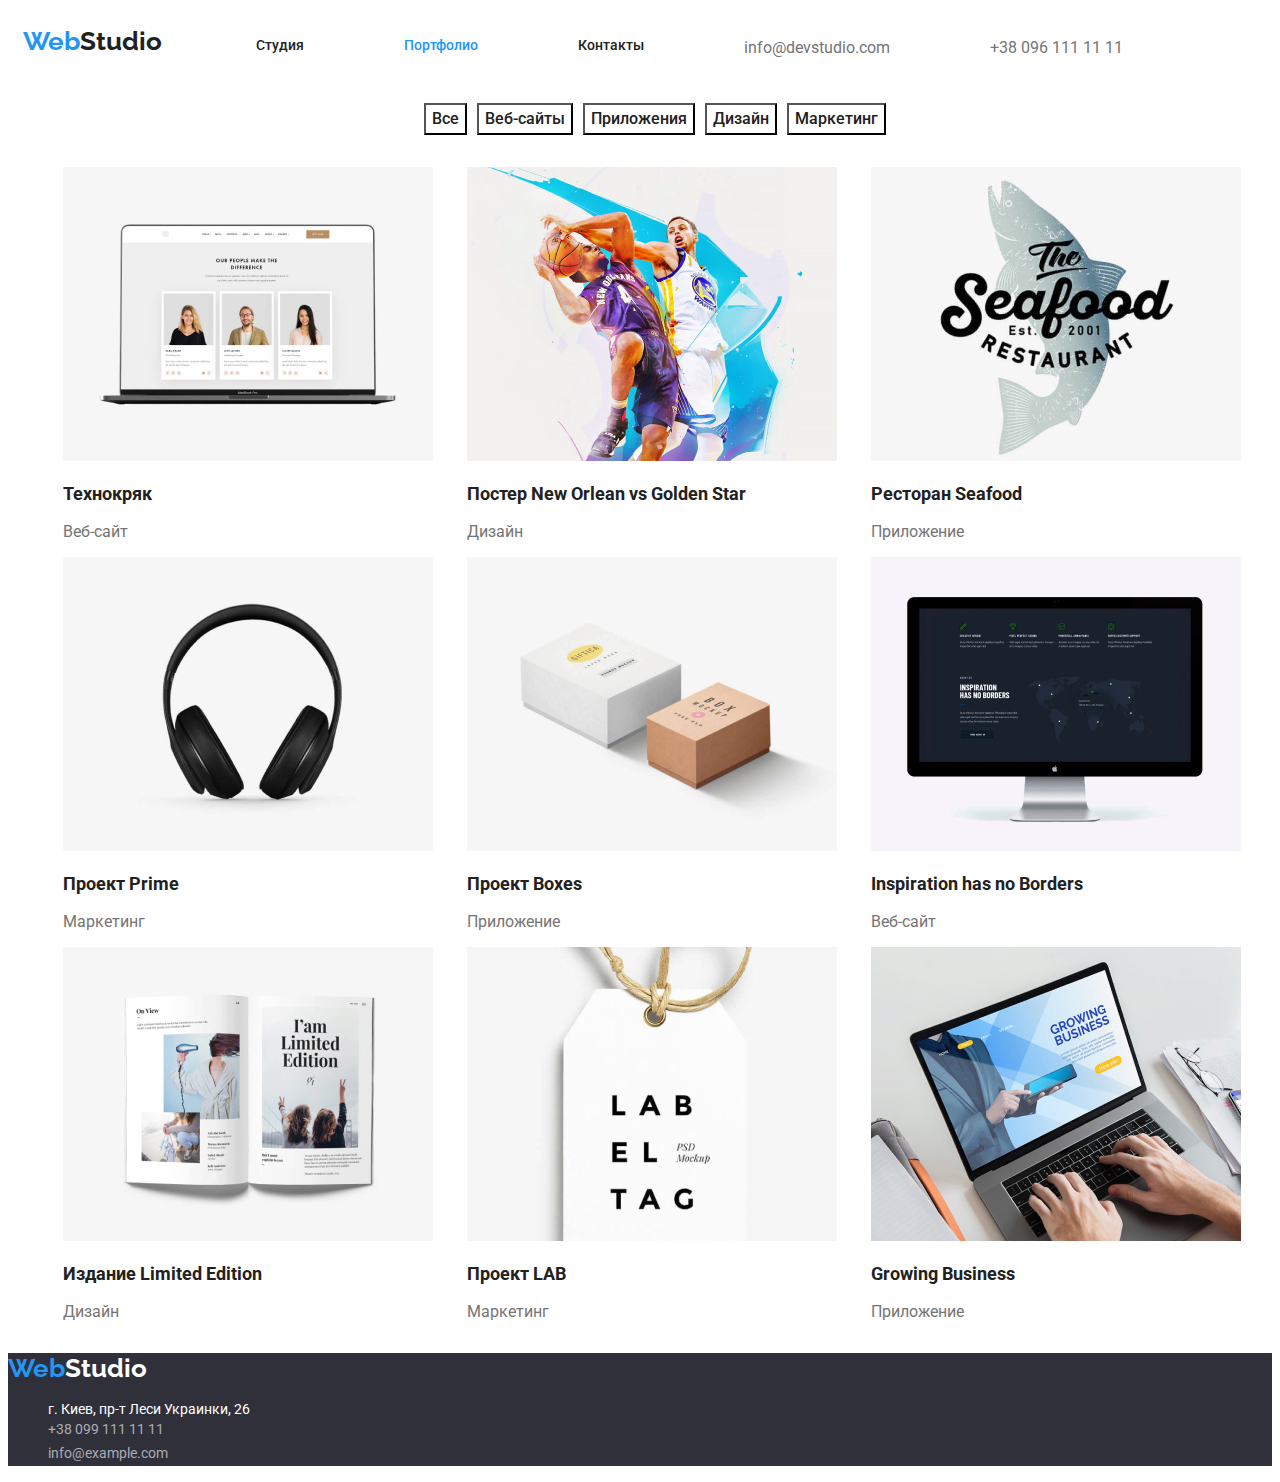
==== portfolio.html @ 29bc0271 "HW3" ====
<!DOCTYPE html>
<html lang="en">

<head>
    <meta charset="UTF-8">
    <meta http-equiv="X-UA-Compatible" content="IE=edge">
    <meta name="viewport" content="width=device-width, initial-scale=1.0">
    <title>Portfolio</title>
    <link rel="preconnect" href="https://fonts.gstatic.com">
    <link href="https://fonts.googleapis.com/css2?family=Raleway:wght@700&family=Roboto:wght@400;500;700;900&display=swap" rel="stylesheet">
    <link rel="stylesheet" href="./css/style.css">
</head>

<body>
    <header class="header-page header">
        <div class="container">
            <nav>
                <a class="header-title" href="./index.html"><span class="header-title-color">Web</span><span class="header-title-color-b">Studio</span></a>
                <ul class="menu header-list">
                    <li class="header-link"><a class="header-link-style " href="./index.html">Студия</a></li>
                    <li class="header-link"><a class="header-link-style current" href="./portfolio.html">Портфолио</a></li>
                    <li class="header-link"><a class="header-link-style " href="#">Контакты</a></li>
                </ul>
            </nav>
            <a class="header-link-style-contacts" href="mailto:info@devstudio.com"> info@devstudio.com</a>
            <a class="header-link-style-contacts" href="telto:+380961111111"> +38 096 111 11 11</a>
        </div>
    </header>
    <div>
        <div class="filters">
            <ul class="filters-list">
                <li> <button class="filters-btn">Все</button></li>
                <li><button class="filters-btn">Веб-сайты</button></li>
                <li><button class="filters-btn">Приложения</button></li>
                <li><button class="filters-btn">Дизайн</button></li>
                <li><button class="filters-btn">Маркетинг</button></li>
            </ul>
            </nav>
        </div>
        <section>
            <div class="container">
                <ul class="list-container">
                    <li class="list-offers"><img src="./image/portfolio/img1.jpg" width="370" height="294" alt="Картинка 1">
                        <h3 class="section-title-portf">Технокряк</h3>
                        <p class="section-title-par">Веб-сайт</p>
                    </li>
                    <li class="list-offers"><img src="./image/portfolio/img2.jpg" width="370" height="294" alt="Картинка 1">
                        <h3 class="section-title-portf">Постер New Orlean vs Golden Star</h3>
                        <p class="section-title-par">Дизайн</p>
                    </li>

                    <li class="list-offers"><img src="./image/portfolio/img3.jpg" width="370" height="294" alt="Картинка 1">
                        <h3 class="section-title-portf">Ресторан Seafood</h3>
                        <p class="section-title-par">Приложение</p>
                    </li>

                    <li class="list-offers"><img src="./image/portfolio/img4.jpg" width="370" height="294" alt="Картинка 1">
                        <h3 class="section-title-portf">Проект Prime</h3>
                        <p class="section-title-par">Маркетинг</p>
                    </li>

                    <li class="list-offers"><img src="./image/portfolio/img5.jpg" width="370" height="294" alt="Картинка 1">
                        <h3 class="section-title-portf">Проект Boxes</h3>
                        <p class="section-title-par">Приложение</p>
                    </li>

                    <li class="list-offers"><img src="./image/portfolio/img6.jpg" width="370" height="294" alt="Картинка 1">
                        <h3 class="section-title-portf">Inspiration has no Borders</h3>
                        <p class="section-title-par">Веб-сайт</p>
                    </li>

                    <li class="list-offers"><img src="./image/portfolio/img7.jpg" width="370" height="294" alt="Картинка 1">
                        <h3 class="section-title-portf">Издание Limited Edition</h3>
                        <p class="section-title-par">Дизайн</p>
                    </li>

                    <li class="list-offers"><img src="./image/portfolio/img8.jpg" width="370" height="294" alt="Картинка 1">
                        <h3 class="section-title-portf">Проект LAB</h3>
                        <p class="section-title-par">Маркетинг</p>
                    </li>


                    <li class="list-offers"><img src="./image/portfolio/img9.jpg" width="370" height="294" alt="Картинка 1">
                        <h3 class="section-title-portf">Growing Business</h3>
                        <p class="section-title-par">Приложение</p>
                    </li>
                </ul>
            </div>
        </section>
    </div>
    <footer class="footer">
        <address class="footer-adress">
            <a class="header-title" href="./index.html"><span class="header-title-color">Web</span><span class="footer-title-color-w">Studio</span></a>
            <ul>
                <li><a  class="footer-li-map" href="https://goo.gl/maps/kzve8S5sdwJXSWWp6" target="_blank" rel="noopener noreferrer">г. Киев, пр-т Леси Украинки, 26</a></li>
                <li><a  class="footer-li"href="telto:+380961111111">+38 099 111 11 11</a></li>
                <li><a class="footer-li" href="mailto:info@devstudio.com">info@example.com</a></li>
            </ul>
        </address>
        <footer>
</body>

</html>
---- css/style.css ----
:root {
    --font-family-Rob: Roboto;
    --font-family-Ral: Raleway;
    --font-weight-regular: 400;
    --font-weight-medium: 500;
    --font-weight-bold: 700;
    --font-weight-black: 900;
    --color-sea: #2196F3;
    --color-white: #fff;
    --color-black: #212121;
}

html {
    box-sizing: border-box;
}

*,
*::before,
*::after {
    box-sizing: inherit;
}

body {
    font-family: Roboto;
    color: #212121;
}

.container {
    width: 1600px;
    margin-left: auto;
    margin-right: auto;
    padding-left: 15px;
    padding-right: 15px;
    display: inline-block;
}

li {
    list-style: none;
}

h1 {
    padding-top: 0;
    padding-bottom: 0;
}

.header-page .container {
    display: flex;
}

.header {
    background-color: var(--color-white);
}

.header-title {
    font-family: var(--font-family-Ral);
    font-weight: var(--font-weight-bold);
    font-size: 26px;
    text-decoration: none;
    margin-right: 90px;
}

.header-title-color {
    color: var(--color-sea);
}

.header-title-color-b {
    color: var(--color-black);
}

.menu {
    display: inline-flex;
}

.header-list {
    margin: 0;
    padding-left: 0;
}

.header-list .header-link-style.current {
    color: var(--color-sea);
}

.header-link:not(:last-child) {
    margin-right: 50px;
}

.header-link-style {
    font-family: var(--font-family-Rob);
    font-weight: var(--font-weight-medium);
    text-decoration: none;
    font-size: 14px;
    line-height: 1.14;
    color: var(--color-black);
    padding-right: 50px;
    display: flex;
    padding-top: 30px;
    padding-bottom: 30px;
    padding-right: 50px;
}

.header-link-style:hover,
.header-link-style:active {
    color: var(--color-sea);
}

.header-link-style-contacts {
    color: #757575;
    text-decoration: none;
    padding-right: 50px;
    justify-content: flex-end;
    padding-top: 30px;
    padding-bottom: 30px;
    padding-left: 50px;
}

.header-link-style-contacts:hover,
.header-link-style-contacts:active {
    color: var(--color-sea);
}

.section-about {
    display: inherit;
}

.section-list {
    display: inline-flex;
    margin-right: 30px;
}

.notions {
    display: inline-flex;
    margin-left: 215px;
    margin-right: auto;
    padding: 0;
}

.notions-list {
    width: 270px;
    margin-right: 30px;
}

.main-section {
    padding-top: 200px;
    padding-bottom: 280px;
    background-color: #2F303A;
}

.main-title {
    font-family: var(--font-family-Rob);
    font-weight: var(--font-weight-black);
    color: var(--color-white);
    font-size: 44px;
    line-height: 1.36;
    text-align: center;
    margin-top: 0;
    margin-bottom: 30px;
}

.main-title-button {
    background-color: var(--color-sea);
    color: var(--color-white);
    font-family: var(--font-family-Rob);
    font-weight: var(--font-weight-bold);
    font-size: 16px;
    line-height: 1.87;
    cursor: pointer;
    margin-right: auto;
    margin-left: auto;
    display: flex;
    padding: 10px 32px 10px 32px;
}

.second-section {
    margin-top: 95px;
    margin-bottom: 95px;
}

.ul-title-bold {
    font-family: var(--font-family-Rob);
    font-weight: var(--font-weight-bold);
    font-size: 14px;
    line-height: 1.14;
}

.ul-title-par {
    font-family: var(--font-family-Rob);
    font-weight: var(--font-weight-regular);
    color: #757575;
    font-size: 14px;
    line-height: 1.71;
}

.about-us {
    background-color: #F5F4FA;
    display: flex;
    margin-left: auto;
    margin-right: auto;
}

.section-title {
    font-family: var(--font-family-Rob);
    font-weight: var(--font-weight-bold);
    font-size: 36px;
    line-height: 1.16;
    text-align: center;
}

.section-list {
    align-items: center;
    text-align: center;
}

.card-set {
    display: flex;
    align-items: center;
    margin-right: auto;
    margin-left: auto;
}

.item {
    margin-left: 30px;
    margin-top: 50px;
}

.section-list-work {
    text-align: center;
}

.section-title-portf {
    font-family: var(--font-family-Rob);
    font-weight: var(--font-weight-bold);
    font-size: 18px;
}

.section-title-par {
    font-family: var(--font-family-Rob);
    font-weight: var(--font-weight-regular);
    font-size: 16px;
    color: #757575;
}

.team-name {
    font-family: var(--font-family-Rob);
    font-weight: var(--font-weight-medium);
    font-size: 16px;
    line-height: 1.18;
    color: #212121;
}

.team-special {
    font-family: var(--font-family-Rob);
    font-weight: var(--font-weight-regular);
    font-size: 16px;
    line-height: 1.18;
    color: #757575;
}

.footer {
    background-color: #2F303A;
}

.footer-adress {
    font-style: normal;
}

.footer-title {
    font-family: var(--font-family-Ral);
    font-weight: var(--font-weight-bold);
    font-size: 26px;
    text-decoration: none;
    margin-right: 90px;
    margin-top: 60px;
    margin-bottom: 20px;
}

.footer-title-color {
    color: var(--color-sea);
}

.footer-title-color-w {
    color: var(--color-white);
}

.footer-li-map {
    font-family: var(--font-family-Rob);
    font-weight: var(--font-weight-regular);
    font-size: 14px;
    color: var(--color-white);
    text-decoration: none;
}

.footer-li {
    font-family: var(--font-family-Rob);
    font-weight: var(--font-weight-regular);
    color: #ACACB0;
    font-size: 14px;
    line-height: 1.71;
    text-decoration: none;
}

.footer-li:hover {
    color: var(--color-sea);
}

.footer-li-map:hover {
    color: var(--color-sea)
}

.filters {
    display: flex;
    align-items: center;
    justify-content: center;
}

.filters-list {
    display: inline-flex;
}

.list-container {
    justify-content: space-between;
}

.filters-btn {
    font-family: var(--font-family-Rob);
    font-weight: var(--font-weight-medium);
    font-size: 16px;
    line-height: 1.62;
    background: var(--color-white);
    color: var(--color-black);
    cursor: pointer;
    display: inline-flex;
    margin-right: 10px;
}

.filters-btn:hover {
    background: var(--color-sea);
    color: var(--color-white);
}

.list-offers {
    display: inline-block;
    margin-right: 30px;
}
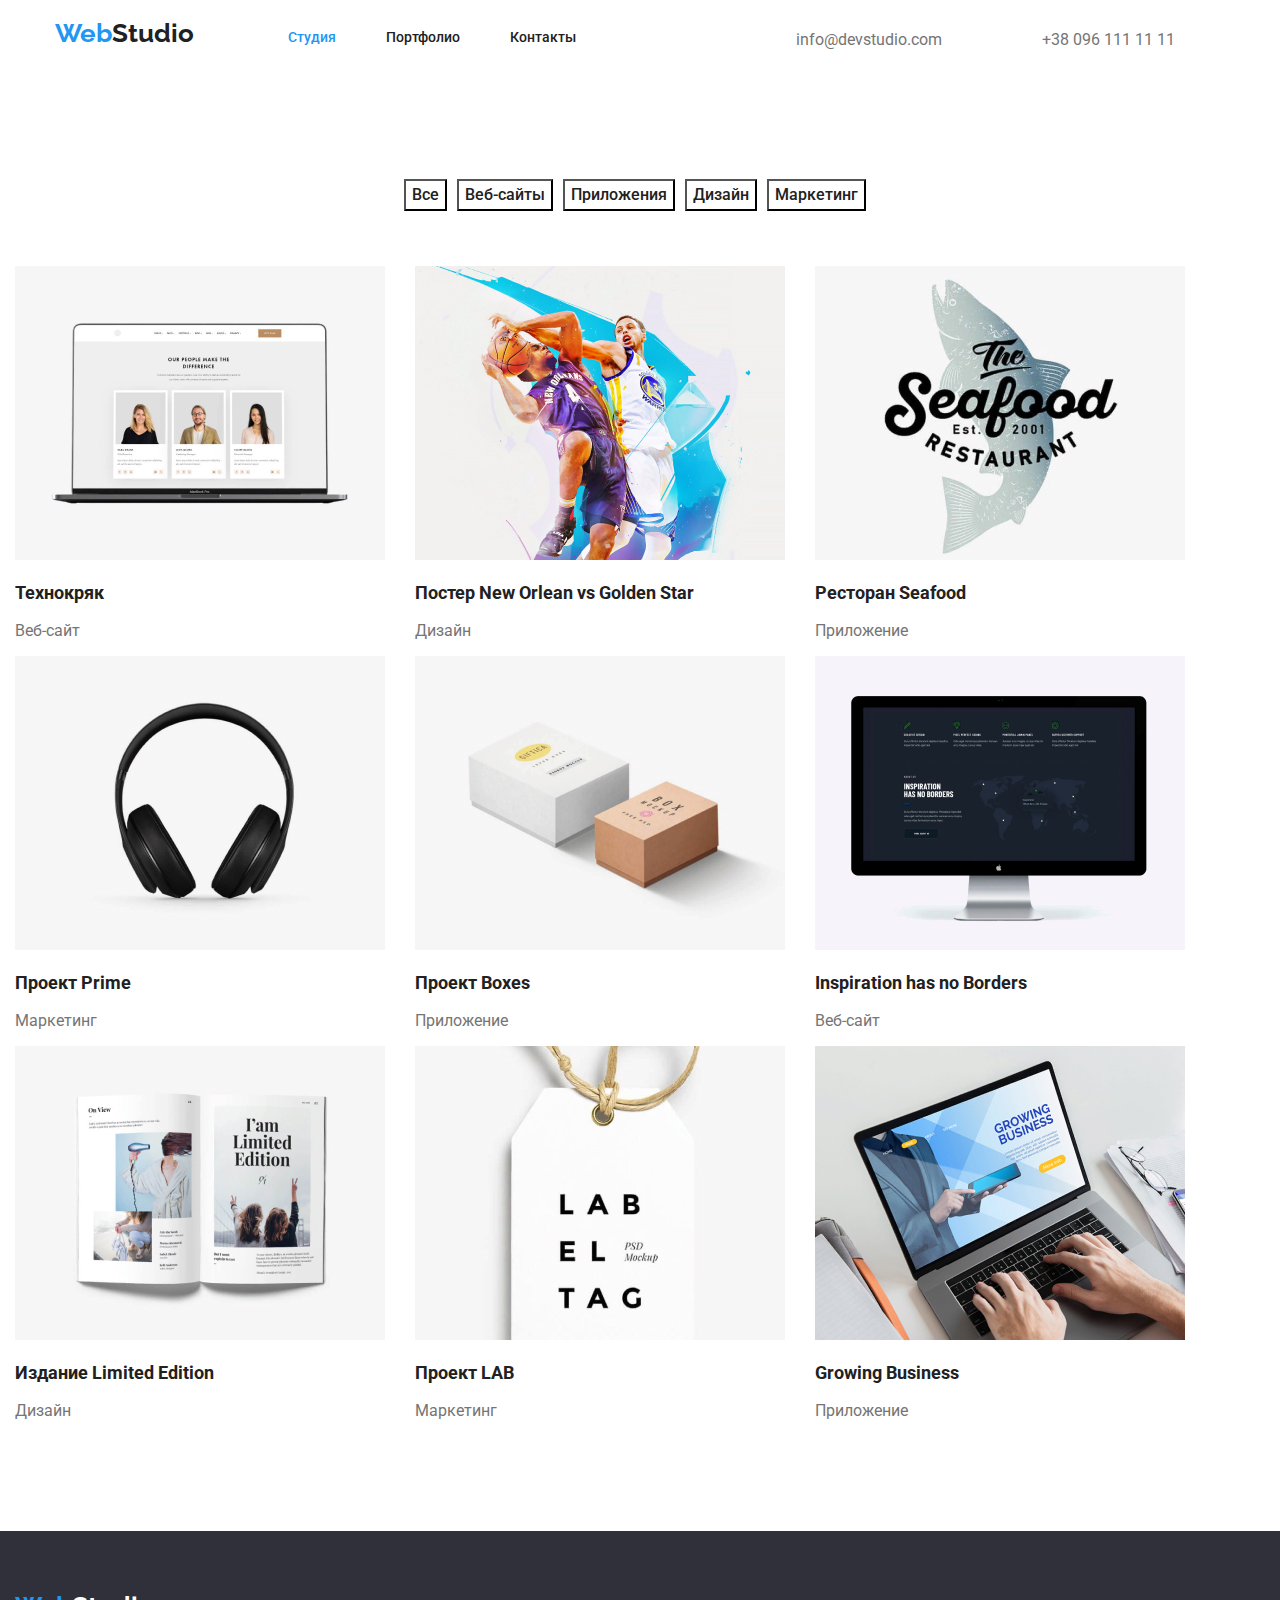
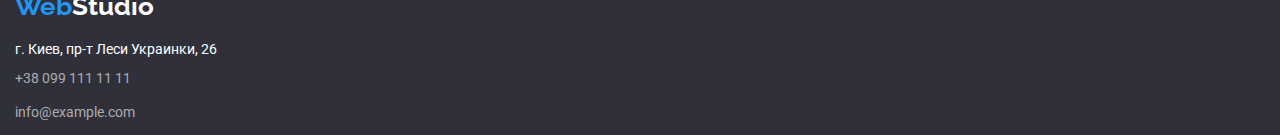
==== commit 1d915349: "HW3" ====
--- a/portfolio.html
+++ b/portfolio.html
@@ -17,13 +17,15 @@
             <nav>
                 <a class="header-title" href="./index.html"><span class="header-title-color">Web</span><span class="header-title-color-b">Studio</span></a>
                 <ul class="menu header-list">
-                    <li class="header-link"><a class="header-link-style " href="./index.html">Студия</a></li>
-                    <li class="header-link"><a class="header-link-style current" href="./portfolio.html">Портфолио</a></li>
+                    <li class="header-link"><a class="header-link-style current" href="./index.html">Студия</a></li>
+                    <li class="header-link"><a class="header-link-style " href="./portfolio.html">Портфолио</a></li>
                     <li class="header-link"><a class="header-link-style " href="#">Контакты</a></li>
                 </ul>
             </nav>
-            <a class="header-link-style-contacts" href="mailto:info@devstudio.com"> info@devstudio.com</a>
-            <a class="header-link-style-contacts" href="telto:+380961111111"> +38 096 111 11 11</a>
+            <ul class="header-link-contacts">
+                <li> <a class="header-link-style-contacts" href="mailto:info@devstudio.com"> info@devstudio.com</a></li>
+                <li> <a class="header-link-style-contacts" href="telto:+380961111111"> +38 096 111 11 11</a></li>
+            </ul>
         </div>
     </header>
     <div>
@@ -37,7 +39,7 @@
             </ul>
             </nav>
         </div>
-        <section>
+        <section class="list-offers-section">
             <div class="container">
                 <ul class="list-container">
                     <li class="list-offers"><img src="./image/portfolio/img1.jpg" width="370" height="294" alt="Картинка 1">
@@ -89,14 +91,16 @@
         </section>
     </div>
     <footer class="footer">
-        <address class="footer-adress">
-            <a class="header-title" href="./index.html"><span class="header-title-color">Web</span><span class="footer-title-color-w">Studio</span></a>
-            <ul>
-                <li><a  class="footer-li-map" href="https://goo.gl/maps/kzve8S5sdwJXSWWp6" target="_blank" rel="noopener noreferrer">г. Киев, пр-т Леси Украинки, 26</a></li>
-                <li><a  class="footer-li"href="telto:+380961111111">+38 099 111 11 11</a></li>
-                <li><a class="footer-li" href="mailto:info@devstudio.com">info@example.com</a></li>
-            </ul>
-        </address>
+        <div class="container">
+            <address class="footer-adress">
+                    <a class="footer-title" href="./index.html"><span class="footer-title-color">Web</span><span class="footer-title-color-w">Studio</span></a>
+                    <ul>
+                        <li><a  class="footer-li-map" href="https://goo.gl/maps/kzve8S5sdwJXSWWp6" target="_blank" rel="noopener noreferrer">г. Киев, пр-т Леси Украинки, 26</a></li>
+                        <li><a  class="footer-li"href="telto:+380961111111">+38 099 111 11 11</a></li>
+                        <li><a  class="footer-li" href="mailto:info@devstudio.com">info@example.com</a></li>
+                    </ul>
+                </address>
+        </div>
         <footer>
 </body>
 
--- a/css/style.css
+++ b/css/style.css
@@ -1,343 +1,376 @@
-:root {
-    --font-family-Rob: Roboto;
-    --font-family-Ral: Raleway;
-    --font-weight-regular: 400;
-    --font-weight-medium: 500;
-    --font-weight-bold: 700;
-    --font-weight-black: 900;
-    --color-sea: #2196F3;
-    --color-white: #fff;
-    --color-black: #212121;
-}
-
-html {
-    box-sizing: border-box;
-}
-
-*,
-*::before,
-*::after {
-    box-sizing: inherit;
-}
-
-body {
-    font-family: Roboto;
-    color: #212121;
-}
-
-.container {
-    width: 1600px;
-    margin-left: auto;
-    margin-right: auto;
-    padding-left: 15px;
-    padding-right: 15px;
-    display: inline-block;
-}
-
-li {
-    list-style: none;
-}
-
-h1 {
-    padding-top: 0;
-    padding-bottom: 0;
-}
-
-.header-page .container {
-    display: flex;
-}
-
-.header {
-    background-color: var(--color-white);
-}
-
-.header-title {
-    font-family: var(--font-family-Ral);
-    font-weight: var(--font-weight-bold);
-    font-size: 26px;
-    text-decoration: none;
-    margin-right: 90px;
-}
-
-.header-title-color {
-    color: var(--color-sea);
-}
-
-.header-title-color-b {
-    color: var(--color-black);
-}
-
-.menu {
-    display: inline-flex;
-}
-
-.header-list {
-    margin: 0;
-    padding-left: 0;
-}
-
-.header-list .header-link-style.current {
-    color: var(--color-sea);
-}
-
-.header-link:not(:last-child) {
-    margin-right: 50px;
-}
-
-.header-link-style {
-    font-family: var(--font-family-Rob);
-    font-weight: var(--font-weight-medium);
-    text-decoration: none;
-    font-size: 14px;
-    line-height: 1.14;
-    color: var(--color-black);
-    padding-right: 50px;
-    display: flex;
-    padding-top: 30px;
-    padding-bottom: 30px;
-    padding-right: 50px;
-}
-
-.header-link-style:hover,
-.header-link-style:active {
-    color: var(--color-sea);
-}
-
-.header-link-style-contacts {
-    color: #757575;
-    text-decoration: none;
-    padding-right: 50px;
-    justify-content: flex-end;
-    padding-top: 30px;
-    padding-bottom: 30px;
-    padding-left: 50px;
-}
-
-.header-link-style-contacts:hover,
-.header-link-style-contacts:active {
-    color: var(--color-sea);
-}
-
-.section-about {
-    display: inherit;
-}
-
-.section-list {
-    display: inline-flex;
-    margin-right: 30px;
-}
-
-.notions {
-    display: inline-flex;
-    margin-left: 215px;
-    margin-right: auto;
-    padding: 0;
-}
-
-.notions-list {
-    width: 270px;
-    margin-right: 30px;
-}
-
-.main-section {
-    padding-top: 200px;
-    padding-bottom: 280px;
-    background-color: #2F303A;
-}
-
-.main-title {
-    font-family: var(--font-family-Rob);
-    font-weight: var(--font-weight-black);
-    color: var(--color-white);
-    font-size: 44px;
-    line-height: 1.36;
-    text-align: center;
-    margin-top: 0;
-    margin-bottom: 30px;
-}
-
-.main-title-button {
-    background-color: var(--color-sea);
-    color: var(--color-white);
-    font-family: var(--font-family-Rob);
-    font-weight: var(--font-weight-bold);
-    font-size: 16px;
-    line-height: 1.87;
-    cursor: pointer;
-    margin-right: auto;
-    margin-left: auto;
-    display: flex;
-    padding: 10px 32px 10px 32px;
-}
-
-.second-section {
-    margin-top: 95px;
-    margin-bottom: 95px;
-}
-
-.ul-title-bold {
-    font-family: var(--font-family-Rob);
-    font-weight: var(--font-weight-bold);
-    font-size: 14px;
-    line-height: 1.14;
-}
-
-.ul-title-par {
-    font-family: var(--font-family-Rob);
-    font-weight: var(--font-weight-regular);
-    color: #757575;
-    font-size: 14px;
-    line-height: 1.71;
-}
-
-.about-us {
-    background-color: #F5F4FA;
-    display: flex;
-    margin-left: auto;
-    margin-right: auto;
-}
-
-.section-title {
-    font-family: var(--font-family-Rob);
-    font-weight: var(--font-weight-bold);
-    font-size: 36px;
-    line-height: 1.16;
-    text-align: center;
-}
-
-.section-list {
-    align-items: center;
-    text-align: center;
-}
-
-.card-set {
-    display: flex;
-    align-items: center;
-    margin-right: auto;
-    margin-left: auto;
-}
-
-.item {
-    margin-left: 30px;
-    margin-top: 50px;
-}
-
-.section-list-work {
-    text-align: center;
-}
-
-.section-title-portf {
-    font-family: var(--font-family-Rob);
-    font-weight: var(--font-weight-bold);
-    font-size: 18px;
-}
-
-.section-title-par {
-    font-family: var(--font-family-Rob);
-    font-weight: var(--font-weight-regular);
-    font-size: 16px;
-    color: #757575;
-}
-
-.team-name {
-    font-family: var(--font-family-Rob);
-    font-weight: var(--font-weight-medium);
-    font-size: 16px;
-    line-height: 1.18;
-    color: #212121;
-}
-
-.team-special {
-    font-family: var(--font-family-Rob);
-    font-weight: var(--font-weight-regular);
-    font-size: 16px;
-    line-height: 1.18;
-    color: #757575;
-}
-
-.footer {
-    background-color: #2F303A;
-}
-
-.footer-adress {
-    font-style: normal;
-}
-
-.footer-title {
-    font-family: var(--font-family-Ral);
-    font-weight: var(--font-weight-bold);
-    font-size: 26px;
-    text-decoration: none;
-    margin-right: 90px;
-    margin-top: 60px;
-    margin-bottom: 20px;
-}
-
-.footer-title-color {
-    color: var(--color-sea);
-}
-
-.footer-title-color-w {
-    color: var(--color-white);
-}
-
-.footer-li-map {
-    font-family: var(--font-family-Rob);
-    font-weight: var(--font-weight-regular);
-    font-size: 14px;
-    color: var(--color-white);
-    text-decoration: none;
-}
-
-.footer-li {
-    font-family: var(--font-family-Rob);
-    font-weight: var(--font-weight-regular);
-    color: #ACACB0;
-    font-size: 14px;
-    line-height: 1.71;
-    text-decoration: none;
-}
-
-.footer-li:hover {
-    color: var(--color-sea);
-}
-
-.footer-li-map:hover {
-    color: var(--color-sea)
-}
-
-.filters {
-    display: flex;
-    align-items: center;
-    justify-content: center;
-}
-
-.filters-list {
-    display: inline-flex;
-}
-
-.list-container {
-    justify-content: space-between;
-}
-
-.filters-btn {
-    font-family: var(--font-family-Rob);
-    font-weight: var(--font-weight-medium);
-    font-size: 16px;
-    line-height: 1.62;
-    background: var(--color-white);
-    color: var(--color-black);
-    cursor: pointer;
-    display: inline-flex;
-    margin-right: 10px;
-}
-
-.filters-btn:hover {
-    background: var(--color-sea);
-    color: var(--color-white);
-}
-
-.list-offers {
-    display: inline-block;
-    margin-right: 30px;
-}+  :root {
+     --font-family-Rob: Roboto;
+     --font-family-Ral: Raleway;
+     --font-weight-regular: 400;
+     --font-weight-medium: 500;
+     --font-weight-bold: 700;
+     --font-weight-black: 900;
+     --color-sea: #2196F3;
+     --color-white: #fff;
+     --color-black: #212121;
+ }
+ 
+ html {
+     box-sizing: border-box;
+ }
+ 
+ *,
+ *::before,
+ *::after {
+     box-sizing: inherit;
+ }
+ 
+ body {
+     margin: 0;
+     font-family: Roboto;
+     color: #212121;
+ }
+ 
+ .container {
+     width: 1200px;
+     margin-left: auto;
+     margin-right: auto;
+     padding-left: 15px;
+     padding-right: 15px;
+     display: inline-block;
+ }
+ 
+ ul {
+     padding: 0;
+     margin: 0;
+ }
+ 
+ li {
+     list-style: none;
+ }
+ 
+ h1 {
+     padding-top: 0;
+     padding-bottom: 0;
+ }
+ 
+ .header-page .container {
+     display: flex;
+ }
+ 
+ .header {
+     background-color: var(--color-white);
+ }
+ 
+ .header-title {
+     font-family: var(--font-family-Ral);
+     font-weight: var(--font-weight-bold);
+     font-size: 26px;
+     text-decoration: none;
+     margin-right: 90px;
+ }
+ 
+ .header-title-color {
+     color: var(--color-sea);
+ }
+ 
+ .header-title-color-b {
+     color: var(--color-black);
+ }
+ 
+ .menu {
+     display: inline-flex;
+ }
+ 
+ .header-list {
+     margin: 0;
+     padding-left: 0;
+ }
+ 
+ .header-list .header-link-style.current {
+     color: var(--color-sea);
+ }
+ 
+ .header-link:not(:last-child) {
+     margin-right: 50px;
+ }
+ 
+ .header-link-style {
+     font-family: var(--font-family-Rob);
+     font-weight: var(--font-weight-medium);
+     text-decoration: none;
+     font-size: 14px;
+     line-height: 1.14;
+     color: var(--color-black);
+     display: flex;
+     padding-top: 30px;
+     padding-bottom: 30px;
+ }
+ 
+ .header-link-style:hover,
+ .header-link-style:active {
+     color: var(--color-sea);
+ }
+ 
+ .header-link-contacts {
+     margin-left: auto;
+     display: inline-flex;
+ }
+ 
+ .header-link-style-contacts {
+     color: #757575;
+     text-decoration: none;
+     padding-right: 50px;
+     padding-top: 30px;
+     padding-bottom: 30px;
+     padding-left: 50px;
+     display: inline-flex;
+ }
+ 
+ .header-link-style-contacts:hover,
+ .header-link-style-contacts:active {
+     color: var(--color-sea);
+ }
+ 
+ .section-about {
+     display: inherit;
+ }
+ 
+ .container .notions {
+     align-items: center;
+ }
+ 
+ .notions {
+     display: inline-flex;
+     margin-right: auto;
+     padding: 0;
+ }
+ 
+ .notions-list {
+     width: 270px;
+     margin-right: 30px;
+ }
+ 
+ .notions-list:last-child {
+     margin-right: 0;
+ }
+ 
+ .main-section {
+     padding-top: 200px;
+     padding-bottom: 200px;
+     background-color: #2F303A;
+ }
+ 
+ .main-title {
+     font-family: var(--font-family-Rob);
+     font-weight: var(--font-weight-black);
+     color: var(--color-white);
+     font-size: 44px;
+     line-height: 1.36;
+     text-align: center;
+     margin-top: 0;
+     margin-bottom: 30px;
+ }
+ 
+ .main-title-button {
+     background-color: var(--color-sea);
+     color: var(--color-white);
+     font-family: var(--font-family-Rob);
+     font-weight: var(--font-weight-bold);
+     font-size: 16px;
+     line-height: 1.87;
+     cursor: pointer;
+     margin-right: auto;
+     margin-left: auto;
+     display: flex;
+     padding: 10px 32px 10px 32px;
+ }
+ 
+ .second-section {
+     margin-top: 95px;
+     margin-bottom: 95px;
+ }
+ 
+ .ul-title-bold {
+     font-family: var(--font-family-Rob);
+     font-weight: var(--font-weight-bold);
+     font-size: 14px;
+     line-height: 1.14;
+ }
+ 
+ .ul-title-par {
+     font-family: var(--font-family-Rob);
+     font-weight: var(--font-weight-regular);
+     color: #757575;
+     font-size: 14px;
+     line-height: 1.71;
+ }
+ 
+ .about-us {
+     background-color: #F5F4FA;
+     display: flex;
+     margin-left: auto;
+     margin-right: auto;
+ }
+ 
+ .section-title {
+     font-family: var(--font-family-Rob);
+     font-weight: var(--font-weight-bold);
+     font-size: 36px;
+     line-height: 1.16;
+     text-align: center;
+ }
+ 
+ .section-list {
+     display: inline-flex;
+     margin-right: 30px;
+ }
+ 
+ .section-list:last-child {
+     margin-right: 0;
+ }
+ 
+ .item {
+     margin-right: 30px;
+     margin-top: 50px;
+ }
+ 
+ .item:last-child {
+     margin-right: 0;
+ }
+ 
+ .section-list-work {
+     display: flex;
+     padding: 0;
+     margin: 0;
+ }
+ 
+ .section-title-portf {
+     font-family: var(--font-family-Rob);
+     font-weight: var(--font-weight-bold);
+     font-size: 18px;
+ }
+ 
+ .section-title-par {
+     font-family: var(--font-family-Rob);
+     font-weight: var(--font-weight-regular);
+     font-size: 16px;
+     color: #757575;
+ }
+ 
+ .section-list-team {
+     display: flex;
+ }
+ 
+ .team-name {
+     font-family: var(--font-family-Rob);
+     font-weight: var(--font-weight-medium);
+     font-size: 16px;
+     line-height: 1.18;
+     color: #212121;
+ }
+ 
+ .team-special {
+     font-family: var(--font-family-Rob);
+     font-weight: var(--font-weight-regular);
+     font-size: 16px;
+     line-height: 1.18;
+     color: #757575;
+ }
+ 
+ .footer {
+     background-color: #2F303A;
+ }
+ 
+ .footer-adress {
+     font-style: normal;
+ }
+ 
+ .footer-title {
+     font-family: var(--font-family-Ral);
+     font-weight: var(--font-weight-bold);
+     font-size: 26px;
+     text-decoration: none;
+     display: flex;
+     margin-top: 60px;
+ }
+ 
+ .footer-title-color {
+     color: var(--color-sea);
+ }
+ 
+ .footer-title-color-w {
+     color: var(--color-white);
+ }
+ 
+ .footer-li-map {
+     font-family: var(--font-family-Rob);
+     font-weight: var(--font-weight-regular);
+     font-size: 14px;
+     color: var(--color-white);
+     text-decoration: none;
+     display: flex;
+     margin-top: 20px;
+     margin-bottom: 10px;
+ }
+ 
+ .footer-li {
+     font-family: var(--font-family-Rob);
+     font-weight: var(--font-weight-regular);
+     color: #ACACB0;
+     font-size: 14px;
+     line-height: 1.71;
+     text-decoration: none;
+     display: flex;
+     margin-bottom: 10px;
+ }
+ 
+ .footer-li:hover {
+     color: var(--color-sea);
+ }
+ 
+ .footer-li-map:hover {
+     color: var(--color-sea)
+ }
+ 
+ .filters {
+     display: flex;
+     align-items: center;
+     justify-content: center;
+ }
+ 
+ .filters-list {
+     display: inline-flex;
+     margin-bottom: 55px;
+     margin-top: 100px;
+ }
+ 
+ .list-container {
+     justify-content: space-between;
+     display: -webkit-inline-box;
+ }
+ 
+ .filters-btn {
+     font-family: var(--font-family-Rob);
+     font-weight: var(--font-weight-medium);
+     font-size: 16px;
+     line-height: 1.62;
+     background: var(--color-white);
+     color: var(--color-black);
+     cursor: pointer;
+     display: inline-flex;
+     margin-right: 10px;
+ }
+ 
+ .filters-btn:hover {
+     background: var(--color-sea);
+     color: var(--color-white);
+ }
+ 
+ .list-offers-section {
+     margin-bottom: 95px;
+ }
+ 
+ .list-offers {
+     display: inline-block;
+     margin-right: 30px;
+ }
+ 
+ .list-offers:nth-child(3n+3) {
+     margin-right: 0;
+ }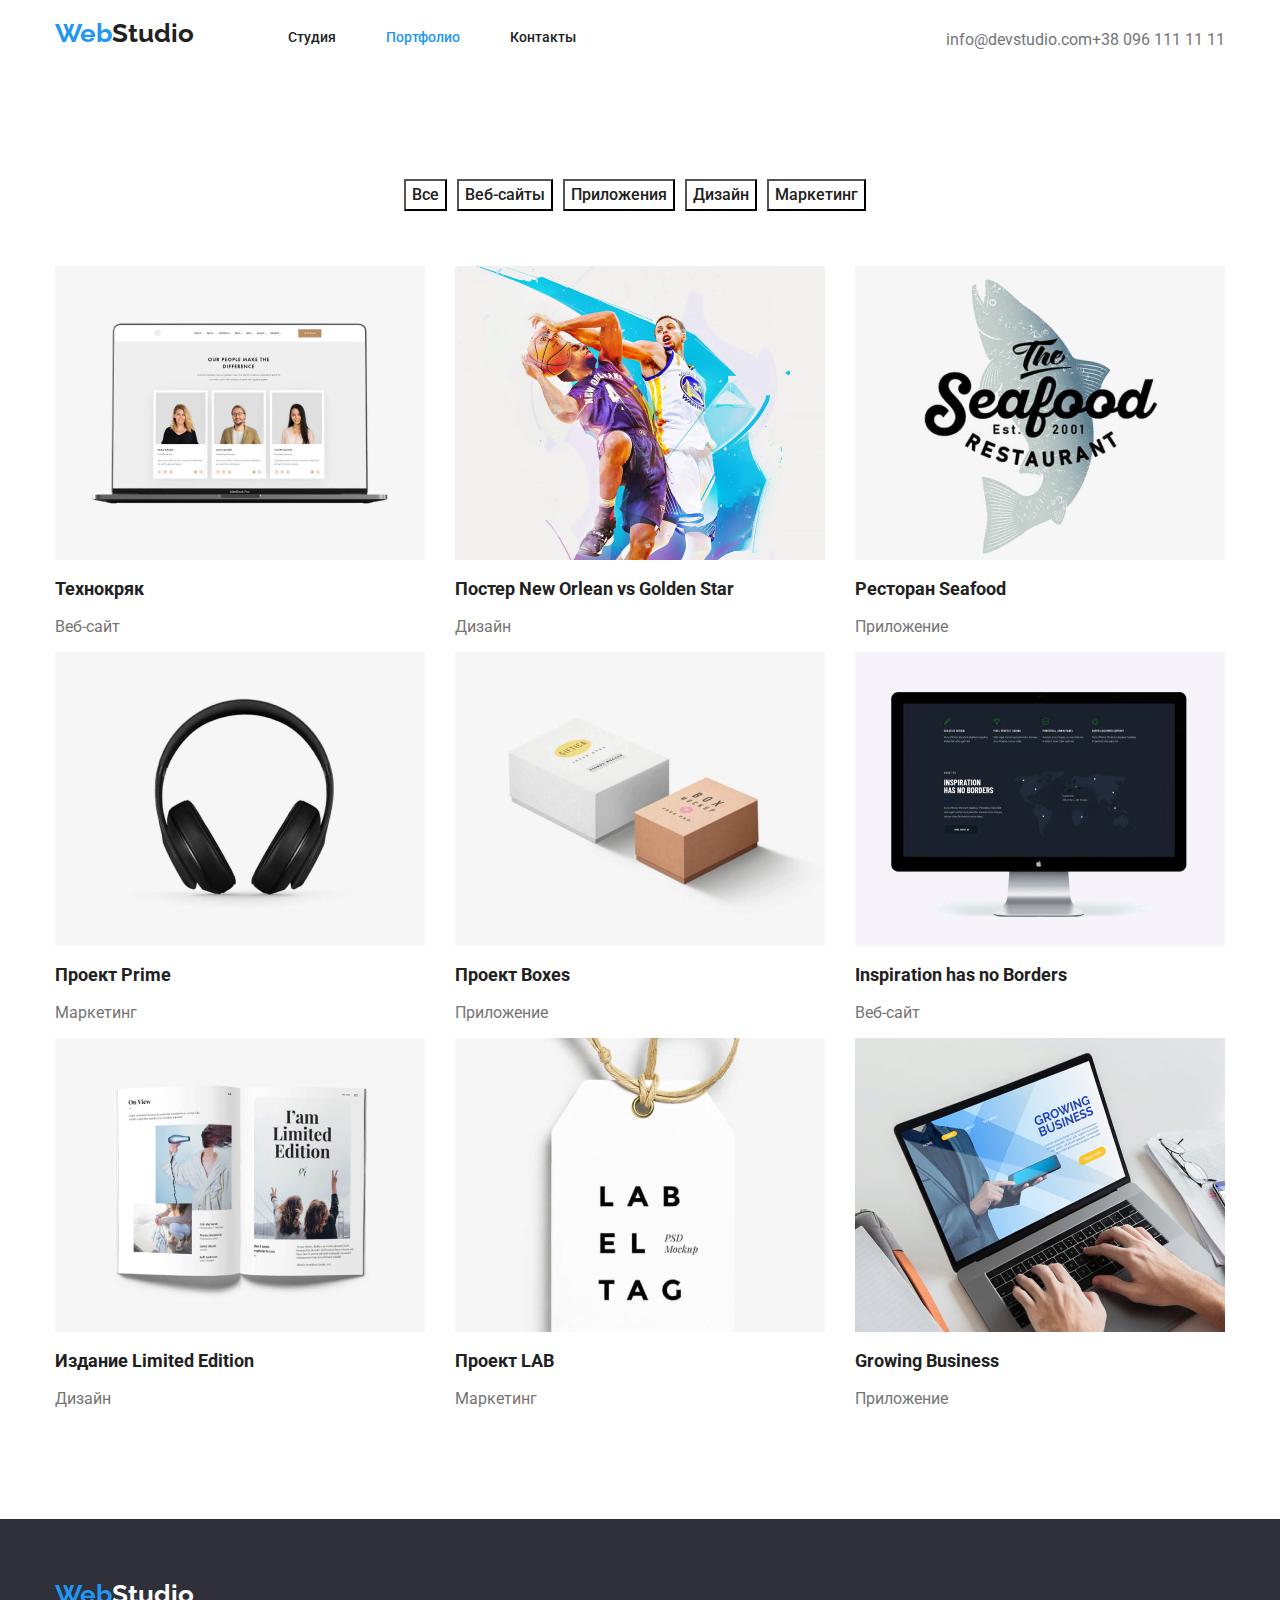
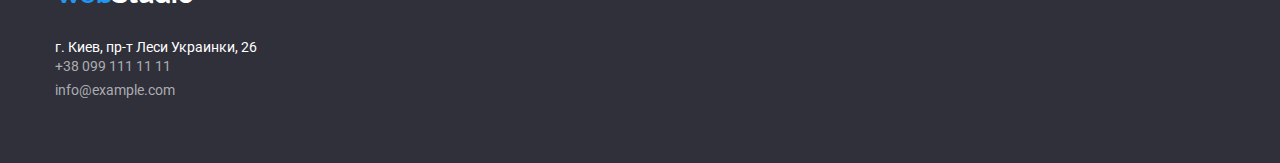
==== commit 923e1d82: "HW3" ====
--- a/portfolio.html
+++ b/portfolio.html
@@ -17,8 +17,8 @@
             <nav>
                 <a class="header-title" href="./index.html"><span class="header-title-color">Web</span><span class="header-title-color-b">Studio</span></a>
                 <ul class="menu header-list">
-                    <li class="header-link"><a class="header-link-style current" href="./index.html">Студия</a></li>
-                    <li class="header-link"><a class="header-link-style " href="./portfolio.html">Портфолио</a></li>
+                    <li class="header-link"><a class="header-link-style " href="./index.html">Студия</a></li>
+                    <li class="header-link"><a class="header-link-style current" href="./portfolio.html">Портфолио</a></li>
                     <li class="header-link"><a class="header-link-style " href="#">Контакты</a></li>
                 </ul>
             </nav>
@@ -28,67 +28,68 @@
             </ul>
         </div>
     </header>
-    <div>
-        <div class="filters">
-            <ul class="filters-list">
-                <li> <button class="filters-btn">Все</button></li>
-                <li><button class="filters-btn">Веб-сайты</button></li>
-                <li><button class="filters-btn">Приложения</button></li>
-                <li><button class="filters-btn">Дизайн</button></li>
-                <li><button class="filters-btn">Маркетинг</button></li>
-            </ul>
-            </nav>
-        </div>
-        <section class="list-offers-section">
-            <div class="container">
-                <ul class="list-container">
-                    <li class="list-offers"><img src="./image/portfolio/img1.jpg" width="370" height="294" alt="Картинка 1">
-                        <h3 class="section-title-portf">Технокряк</h3>
-                        <p class="section-title-par">Веб-сайт</p>
-                    </li>
-                    <li class="list-offers"><img src="./image/portfolio/img2.jpg" width="370" height="294" alt="Картинка 1">
-                        <h3 class="section-title-portf">Постер New Orlean vs Golden Star</h3>
-                        <p class="section-title-par">Дизайн</p>
-                    </li>
+    <section>
+        <div class="container">
+            <div class="filters">
+                <ul class="filters-list">
+                    <li class="filters-btn-list"> <button class="filters-btn">Все</button></li>
+                    <li class="filters-btn-list"><button class="filters-btn">Веб-сайты</button></li>
+                    <li class="filters-btn-list"><button class="filters-btn">Приложения</button></li>
+                    <li class="filters-btn-list"><button class="filters-btn">Дизайн</button></li>
+                    <li class="filters-btn-list"><button class="filters-btn">Маркетинг</button></li>
+                </ul>
+            </div>
+    </section>
+    <section class="list-offers-section">
+        <div class="container">
+            <ul class="list-container">
+                <li class="list-offers"><img src="./image/portfolio/img1.jpg" width="370" height="294" alt="Картинка 1">
+                    <h3 class="section-title-portf">Технокряк</h3>
+                    <p class="section-title-par">Веб-сайт</p>
+                </li>
+                <li class="list-offers"><img src="./image/portfolio/img2.jpg" width="370" height="294" alt="Картинка 1">
+                    <h3 class="section-title-portf">Постер New Orlean vs Golden Star</h3>
+                    <p class="section-title-par">Дизайн</p>
+                </li>
 
-                    <li class="list-offers"><img src="./image/portfolio/img3.jpg" width="370" height="294" alt="Картинка 1">
-                        <h3 class="section-title-portf">Ресторан Seafood</h3>
-                        <p class="section-title-par">Приложение</p>
-                    </li>
+                <li class="list-offers"><img src="./image/portfolio/img3.jpg" width="370" height="294" alt="Картинка 1">
+                    <h3 class="section-title-portf">Ресторан Seafood</h3>
+                    <p class="section-title-par">Приложение</p>
+                </li>
 
-                    <li class="list-offers"><img src="./image/portfolio/img4.jpg" width="370" height="294" alt="Картинка 1">
-                        <h3 class="section-title-portf">Проект Prime</h3>
-                        <p class="section-title-par">Маркетинг</p>
-                    </li>
+                <li class="list-offers"><img src="./image/portfolio/img4.jpg" width="370" height="294" alt="Картинка 1">
+                    <h3 class="section-title-portf">Проект Prime</h3>
+                    <p class="section-title-par">Маркетинг</p>
+                </li>
 
-                    <li class="list-offers"><img src="./image/portfolio/img5.jpg" width="370" height="294" alt="Картинка 1">
-                        <h3 class="section-title-portf">Проект Boxes</h3>
-                        <p class="section-title-par">Приложение</p>
-                    </li>
+                <li class="list-offers"><img src="./image/portfolio/img5.jpg" width="370" height="294" alt="Картинка 1">
+                    <h3 class="section-title-portf">Проект Boxes</h3>
+                    <p class="section-title-par">Приложение</p>
+                </li>
 
-                    <li class="list-offers"><img src="./image/portfolio/img6.jpg" width="370" height="294" alt="Картинка 1">
-                        <h3 class="section-title-portf">Inspiration has no Borders</h3>
-                        <p class="section-title-par">Веб-сайт</p>
-                    </li>
+                <li class="list-offers"><img src="./image/portfolio/img6.jpg" width="370" height="294" alt="Картинка 1">
+                    <h3 class="section-title-portf">Inspiration has no Borders</h3>
+                    <p class="section-title-par">Веб-сайт</p>
+                </li>
 
-                    <li class="list-offers"><img src="./image/portfolio/img7.jpg" width="370" height="294" alt="Картинка 1">
-                        <h3 class="section-title-portf">Издание Limited Edition</h3>
-                        <p class="section-title-par">Дизайн</p>
-                    </li>
+                <li class="list-offers"><img src="./image/portfolio/img7.jpg" width="370" height="294" alt="Картинка 1">
+                    <h3 class="section-title-portf">Издание Limited Edition</h3>
+                    <p class="section-title-par">Дизайн</p>
+                </li>
 
-                    <li class="list-offers"><img src="./image/portfolio/img8.jpg" width="370" height="294" alt="Картинка 1">
-                        <h3 class="section-title-portf">Проект LAB</h3>
-                        <p class="section-title-par">Маркетинг</p>
-                    </li>
+                <li class="list-offers"><img src="./image/portfolio/img8.jpg" width="370" height="294" alt="Картинка 1">
+                    <h3 class="section-title-portf">Проект LAB</h3>
+                    <p class="section-title-par">Маркетинг</p>
+                </li>
 
 
-                    <li class="list-offers"><img src="./image/portfolio/img9.jpg" width="370" height="294" alt="Картинка 1">
-                        <h3 class="section-title-portf">Growing Business</h3>
-                        <p class="section-title-par">Приложение</p>
-                    </li>
-                </ul>
-            </div>
-        </section>
+                <li class="list-offers"><img src="./image/portfolio/img9.jpg" width="370" height="294" alt="Картинка 1">
+                    <h3 class="section-title-portf">Growing Business</h3>
+                    <p class="section-title-par">Приложение</p>
+                </li>
+            </ul>
+        </div>
+    </section>
     </div>
     <footer class="footer">
         <div class="container">
--- a/css/style.css
+++ b/css/style.css
@@ -1,376 +1,411 @@
-  :root {
-     --font-family-Rob: Roboto;
-     --font-family-Ral: Raleway;
-     --font-weight-regular: 400;
-     --font-weight-medium: 500;
-     --font-weight-bold: 700;
-     --font-weight-black: 900;
-     --color-sea: #2196F3;
-     --color-white: #fff;
-     --color-black: #212121;
- }
- 
- html {
-     box-sizing: border-box;
- }
- 
- *,
- *::before,
- *::after {
-     box-sizing: inherit;
- }
- 
- body {
-     margin: 0;
-     font-family: Roboto;
-     color: #212121;
- }
- 
- .container {
-     width: 1200px;
-     margin-left: auto;
-     margin-right: auto;
-     padding-left: 15px;
-     padding-right: 15px;
-     display: inline-block;
- }
- 
- ul {
-     padding: 0;
-     margin: 0;
- }
- 
- li {
-     list-style: none;
- }
- 
- h1 {
-     padding-top: 0;
-     padding-bottom: 0;
- }
- 
- .header-page .container {
-     display: flex;
- }
- 
- .header {
-     background-color: var(--color-white);
- }
- 
- .header-title {
-     font-family: var(--font-family-Ral);
-     font-weight: var(--font-weight-bold);
-     font-size: 26px;
-     text-decoration: none;
-     margin-right: 90px;
- }
- 
- .header-title-color {
-     color: var(--color-sea);
- }
- 
- .header-title-color-b {
-     color: var(--color-black);
- }
- 
- .menu {
-     display: inline-flex;
- }
- 
- .header-list {
-     margin: 0;
-     padding-left: 0;
- }
- 
- .header-list .header-link-style.current {
-     color: var(--color-sea);
- }
- 
- .header-link:not(:last-child) {
-     margin-right: 50px;
- }
- 
- .header-link-style {
-     font-family: var(--font-family-Rob);
-     font-weight: var(--font-weight-medium);
-     text-decoration: none;
-     font-size: 14px;
-     line-height: 1.14;
-     color: var(--color-black);
-     display: flex;
-     padding-top: 30px;
-     padding-bottom: 30px;
- }
- 
- .header-link-style:hover,
- .header-link-style:active {
-     color: var(--color-sea);
- }
- 
- .header-link-contacts {
-     margin-left: auto;
-     display: inline-flex;
- }
- 
- .header-link-style-contacts {
-     color: #757575;
-     text-decoration: none;
-     padding-right: 50px;
-     padding-top: 30px;
-     padding-bottom: 30px;
-     padding-left: 50px;
-     display: inline-flex;
- }
- 
- .header-link-style-contacts:hover,
- .header-link-style-contacts:active {
-     color: var(--color-sea);
- }
- 
- .section-about {
-     display: inherit;
- }
- 
- .container .notions {
-     align-items: center;
- }
- 
- .notions {
-     display: inline-flex;
-     margin-right: auto;
-     padding: 0;
- }
- 
- .notions-list {
-     width: 270px;
-     margin-right: 30px;
- }
- 
- .notions-list:last-child {
-     margin-right: 0;
- }
- 
- .main-section {
-     padding-top: 200px;
-     padding-bottom: 200px;
-     background-color: #2F303A;
- }
- 
- .main-title {
-     font-family: var(--font-family-Rob);
-     font-weight: var(--font-weight-black);
-     color: var(--color-white);
-     font-size: 44px;
-     line-height: 1.36;
-     text-align: center;
-     margin-top: 0;
-     margin-bottom: 30px;
- }
- 
- .main-title-button {
-     background-color: var(--color-sea);
-     color: var(--color-white);
-     font-family: var(--font-family-Rob);
-     font-weight: var(--font-weight-bold);
-     font-size: 16px;
-     line-height: 1.87;
-     cursor: pointer;
-     margin-right: auto;
-     margin-left: auto;
-     display: flex;
-     padding: 10px 32px 10px 32px;
- }
- 
- .second-section {
-     margin-top: 95px;
-     margin-bottom: 95px;
- }
- 
- .ul-title-bold {
-     font-family: var(--font-family-Rob);
-     font-weight: var(--font-weight-bold);
-     font-size: 14px;
-     line-height: 1.14;
- }
- 
- .ul-title-par {
-     font-family: var(--font-family-Rob);
-     font-weight: var(--font-weight-regular);
-     color: #757575;
-     font-size: 14px;
-     line-height: 1.71;
- }
- 
- .about-us {
-     background-color: #F5F4FA;
-     display: flex;
-     margin-left: auto;
-     margin-right: auto;
- }
- 
- .section-title {
-     font-family: var(--font-family-Rob);
-     font-weight: var(--font-weight-bold);
-     font-size: 36px;
-     line-height: 1.16;
-     text-align: center;
- }
- 
- .section-list {
-     display: inline-flex;
-     margin-right: 30px;
- }
- 
- .section-list:last-child {
-     margin-right: 0;
- }
- 
- .item {
-     margin-right: 30px;
-     margin-top: 50px;
- }
- 
- .item:last-child {
-     margin-right: 0;
- }
- 
- .section-list-work {
-     display: flex;
-     padding: 0;
-     margin: 0;
- }
- 
- .section-title-portf {
-     font-family: var(--font-family-Rob);
-     font-weight: var(--font-weight-bold);
-     font-size: 18px;
- }
- 
- .section-title-par {
-     font-family: var(--font-family-Rob);
-     font-weight: var(--font-weight-regular);
-     font-size: 16px;
-     color: #757575;
- }
- 
- .section-list-team {
-     display: flex;
- }
- 
- .team-name {
-     font-family: var(--font-family-Rob);
-     font-weight: var(--font-weight-medium);
-     font-size: 16px;
-     line-height: 1.18;
-     color: #212121;
- }
- 
- .team-special {
-     font-family: var(--font-family-Rob);
-     font-weight: var(--font-weight-regular);
-     font-size: 16px;
-     line-height: 1.18;
-     color: #757575;
- }
- 
- .footer {
-     background-color: #2F303A;
- }
- 
- .footer-adress {
-     font-style: normal;
- }
- 
- .footer-title {
-     font-family: var(--font-family-Ral);
-     font-weight: var(--font-weight-bold);
-     font-size: 26px;
-     text-decoration: none;
-     display: flex;
-     margin-top: 60px;
- }
- 
- .footer-title-color {
-     color: var(--color-sea);
- }
- 
- .footer-title-color-w {
-     color: var(--color-white);
- }
- 
- .footer-li-map {
-     font-family: var(--font-family-Rob);
-     font-weight: var(--font-weight-regular);
-     font-size: 14px;
-     color: var(--color-white);
-     text-decoration: none;
-     display: flex;
-     margin-top: 20px;
-     margin-bottom: 10px;
- }
- 
- .footer-li {
-     font-family: var(--font-family-Rob);
-     font-weight: var(--font-weight-regular);
-     color: #ACACB0;
-     font-size: 14px;
-     line-height: 1.71;
-     text-decoration: none;
-     display: flex;
-     margin-bottom: 10px;
- }
- 
- .footer-li:hover {
-     color: var(--color-sea);
- }
- 
- .footer-li-map:hover {
-     color: var(--color-sea)
- }
- 
- .filters {
-     display: flex;
-     align-items: center;
-     justify-content: center;
- }
- 
- .filters-list {
-     display: inline-flex;
-     margin-bottom: 55px;
-     margin-top: 100px;
- }
- 
- .list-container {
-     justify-content: space-between;
-     display: -webkit-inline-box;
- }
- 
- .filters-btn {
-     font-family: var(--font-family-Rob);
-     font-weight: var(--font-weight-medium);
-     font-size: 16px;
-     line-height: 1.62;
-     background: var(--color-white);
-     color: var(--color-black);
-     cursor: pointer;
-     display: inline-flex;
-     margin-right: 10px;
- }
- 
- .filters-btn:hover {
-     background: var(--color-sea);
-     color: var(--color-white);
- }
- 
- .list-offers-section {
-     margin-bottom: 95px;
- }
- 
- .list-offers {
-     display: inline-block;
-     margin-right: 30px;
- }
- 
- .list-offers:nth-child(3n+3) {
-     margin-right: 0;
- }+:root {
+    --font-family-Rob: Roboto;
+    --font-family-Ral: Raleway;
+    --font-weight-regular: 400;
+    --font-weight-medium: 500;
+    --font-weight-bold: 700;
+    --font-weight-black: 900;
+    --color-sea: #2196F3;
+    --color-white: #fff;
+    --color-black: #212121;
+}
+
+html {
+    box-sizing: border-box;
+}
+
+*,
+*::before,
+*::after {
+    box-sizing: inherit;
+}
+
+body {
+    margin: 0;
+    font-family: Roboto;
+    color: #212121;
+}
+
+.container {
+    width: 1200px;
+    margin-left: auto;
+    margin-right: auto;
+    padding-left: 15px;
+    padding-right: 15px;
+}
+
+ul {
+    padding: 0;
+    margin: 0;
+}
+
+li {
+    list-style: none;
+}
+
+h1,
+h2,
+h3,
+p {
+    padding-top: 0;
+    padding-bottom: 0;
+}
+
+img {
+    display: block;
+    max-width: 100%;
+    height: auto;
+}
+
+.header-page .container {
+    display: flex;
+}
+
+.header {
+    background-color: var(--color-white);
+}
+
+.header-title {
+    font-family: var(--font-family-Ral);
+    font-weight: var(--font-weight-bold);
+    font-size: 26px;
+    text-decoration: none;
+    margin-right: 90px;
+}
+
+.header-title-color {
+    color: var(--color-sea);
+}
+
+.header-title-color-b {
+    color: var(--color-black);
+}
+
+.menu {
+    display: inline-flex;
+}
+
+.header-list {
+    margin: 0;
+    padding-left: 0;
+}
+
+.header-list .header-link-style.current {
+    color: var(--color-sea);
+}
+
+.header-link:not(:last-child) {
+    margin-right: 50px;
+}
+
+.header-link-style {
+    font-family: var(--font-family-Rob);
+    font-weight: var(--font-weight-medium);
+    text-decoration: none;
+    font-size: 14px;
+    line-height: 1.14;
+    color: var(--color-black);
+    display: flex;
+    padding-top: 30px;
+    padding-bottom: 30px;
+}
+
+.header-link-style:hover,
+.header-link-style:active {
+    color: var(--color-sea);
+}
+
+.header-link-contacts {
+    margin-left: auto;
+    display: inline-flex;
+}
+
+.header-link-contacts-list:not(:last-child) {
+    margin-right: 50px;
+}
+
+.header-link-style-contacts {
+    color: #757575;
+    text-decoration: none;
+    padding-top: 30px;
+    padding-bottom: 30px;
+    display: inline-flex;
+}
+
+.header-link-style-contacts:hover,
+.header-link-style-contacts:active {
+    color: var(--color-sea);
+}
+
+.section-about {
+    display: inherit;
+}
+
+.container .notions {
+    align-items: center;
+}
+
+.section-notions {
+    padding-top: 95px;
+}
+
+.notions {
+    display: inline-flex;
+    margin-right: auto;
+    padding: 0;
+}
+
+.notions-list {
+    width: 270px;
+    margin-right: 30px;
+}
+
+.notions-list:last-child {
+    margin-right: 0;
+}
+
+.main-section {
+    padding-top: 200px;
+    padding-bottom: 200px;
+    background-color: #2F303A;
+}
+
+.main-title {
+    font-family: var(--font-family-Rob);
+    font-weight: var(--font-weight-black);
+    color: var(--color-white);
+    font-size: 44px;
+    line-height: 1.36;
+    text-align: center;
+    margin-top: 0;
+    margin-bottom: 30px;
+    text-transform: uppercase;
+    letter-spacing: 0.06em;
+}
+
+.main-title-button {
+    background-color: var(--color-sea);
+    color: var(--color-white);
+    font-family: var(--font-family-Rob);
+    font-weight: var(--font-weight-bold);
+    font-size: 16px;
+    line-height: 1.87;
+    cursor: pointer;
+    margin-right: auto;
+    margin-left: auto;
+    display: flex;
+    padding: 10px 32px 10px 32px;
+}
+
+.second-section {
+    margin-top: 95px;
+    margin-bottom: 95px;
+}
+
+.ul-title-bold {
+    font-family: var(--font-family-Rob);
+    font-weight: var(--font-weight-bold);
+    font-size: 14px;
+    line-height: 1.14;
+}
+
+.ul-title-par {
+    font-family: var(--font-family-Rob);
+    font-weight: var(--font-weight-regular);
+    color: #757575;
+    font-size: 14px;
+    line-height: 1.71;
+}
+
+.section-about {
+    padding-top: 95px;
+    padding-bottom: 95px;
+}
+
+.about-us {
+    background-color: #F5F4FA;
+    display: flex;
+    margin-left: auto;
+    margin-right: auto;
+    padding-top: 95px;
+    padding-bottom: 95px;
+}
+
+.section-title {
+    font-family: var(--font-family-Rob);
+    font-weight: var(--font-weight-bold);
+    font-size: 36px;
+    line-height: 1.16;
+    text-align: center;
+}
+
+.section-list {
+    display: inline-flex;
+    margin-right: 30px;
+}
+
+.section-list:last-child {
+    margin-right: 0;
+}
+
+.item {
+    margin-right: 30px;
+    background-color: var(--color-white);
+}
+
+.item:last-child {
+    margin-right: 0;
+}
+
+.item-team {
+    padding-top: 30px;
+    padding-bottom: 30px;
+}
+
+.section-list-work {
+    display: flex;
+    padding: 0;
+    margin: 0;
+}
+
+.section-title-portf {
+    font-family: var(--font-family-Rob);
+    font-weight: var(--font-weight-bold);
+    font-size: 18px;
+}
+
+.section-title-par {
+    font-family: var(--font-family-Rob);
+    font-weight: var(--font-weight-regular);
+    font-size: 16px;
+    color: #757575;
+}
+
+.section-list-team {
+    display: flex;
+}
+
+.team-name {
+    font-family: var(--font-family-Rob);
+    font-weight: var(--font-weight-medium);
+    font-size: 16px;
+    line-height: 1.18;
+    color: #212121;
+}
+
+.team-special {
+    font-family: var(--font-family-Rob);
+    font-weight: var(--font-weight-regular);
+    font-size: 16px;
+    line-height: 1.18;
+    color: #757575;
+}
+
+.footer {
+    background-color: #2F303A;
+    padding-top: 60px;
+    padding-bottom: 60px;
+}
+
+.footer-adress {
+    font-style: normal;
+}
+
+.footer-title {
+    font-family: var(--font-family-Ral);
+    font-weight: var(--font-weight-bold);
+    font-size: 26px;
+    text-decoration: none;
+    display: flex;
+    margin-bottom: 30px;
+}
+
+.footer-title-color {
+    color: var(--color-sea);
+}
+
+.footer-title-color-w {
+    color: var(--color-white);
+}
+
+.footer-list:not(:last-child) {
+    margin-bottom: 10px;
+}
+
+.footer-li-map {
+    font-family: var(--font-family-Rob);
+    font-weight: var(--font-weight-regular);
+    font-size: 14px;
+    color: var(--color-white);
+    text-decoration: none;
+    display: flex;
+    margin-top: 20px;
+}
+
+.footer-li {
+    font-family: var(--font-family-Rob);
+    font-weight: var(--font-weight-regular);
+    color: #ACACB0;
+    font-size: 14px;
+    line-height: 1.71;
+    text-decoration: none;
+    display: flex;
+}
+
+.footer-li:hover {
+    color: var(--color-sea);
+}
+
+.footer-li-map:hover {
+    color: var(--color-sea)
+}
+
+.filters {
+    display: flex;
+    align-items: center;
+    justify-content: center;
+}
+
+.filters-list {
+    display: inline-flex;
+    margin-bottom: 55px;
+    margin-top: 100px;
+}
+
+.list-container {
+    justify-content: space-between;
+    display: -webkit-inline-box;
+}
+
+.filters-btn-list {
+    margin-right: 10px;
+}
+
+.filters-btn {
+    font-family: var(--font-family-Rob);
+    font-weight: var(--font-weight-medium);
+    font-size: 16px;
+    line-height: 1.62;
+    background: var(--color-white);
+    color: var(--color-black);
+    cursor: pointer;
+    display: inline-flex;
+}
+
+.filters-btn:hover {
+    background: var(--color-sea);
+    color: var(--color-white);
+}
+
+.list-offers-section {
+    margin-bottom: 95px;
+}
+
+.list-offers {
+    display: inline-block;
+    margin-right: 30px;
+}
+
+.list-offers:nth-child(3n+3) {
+    margin-right: 0;
+}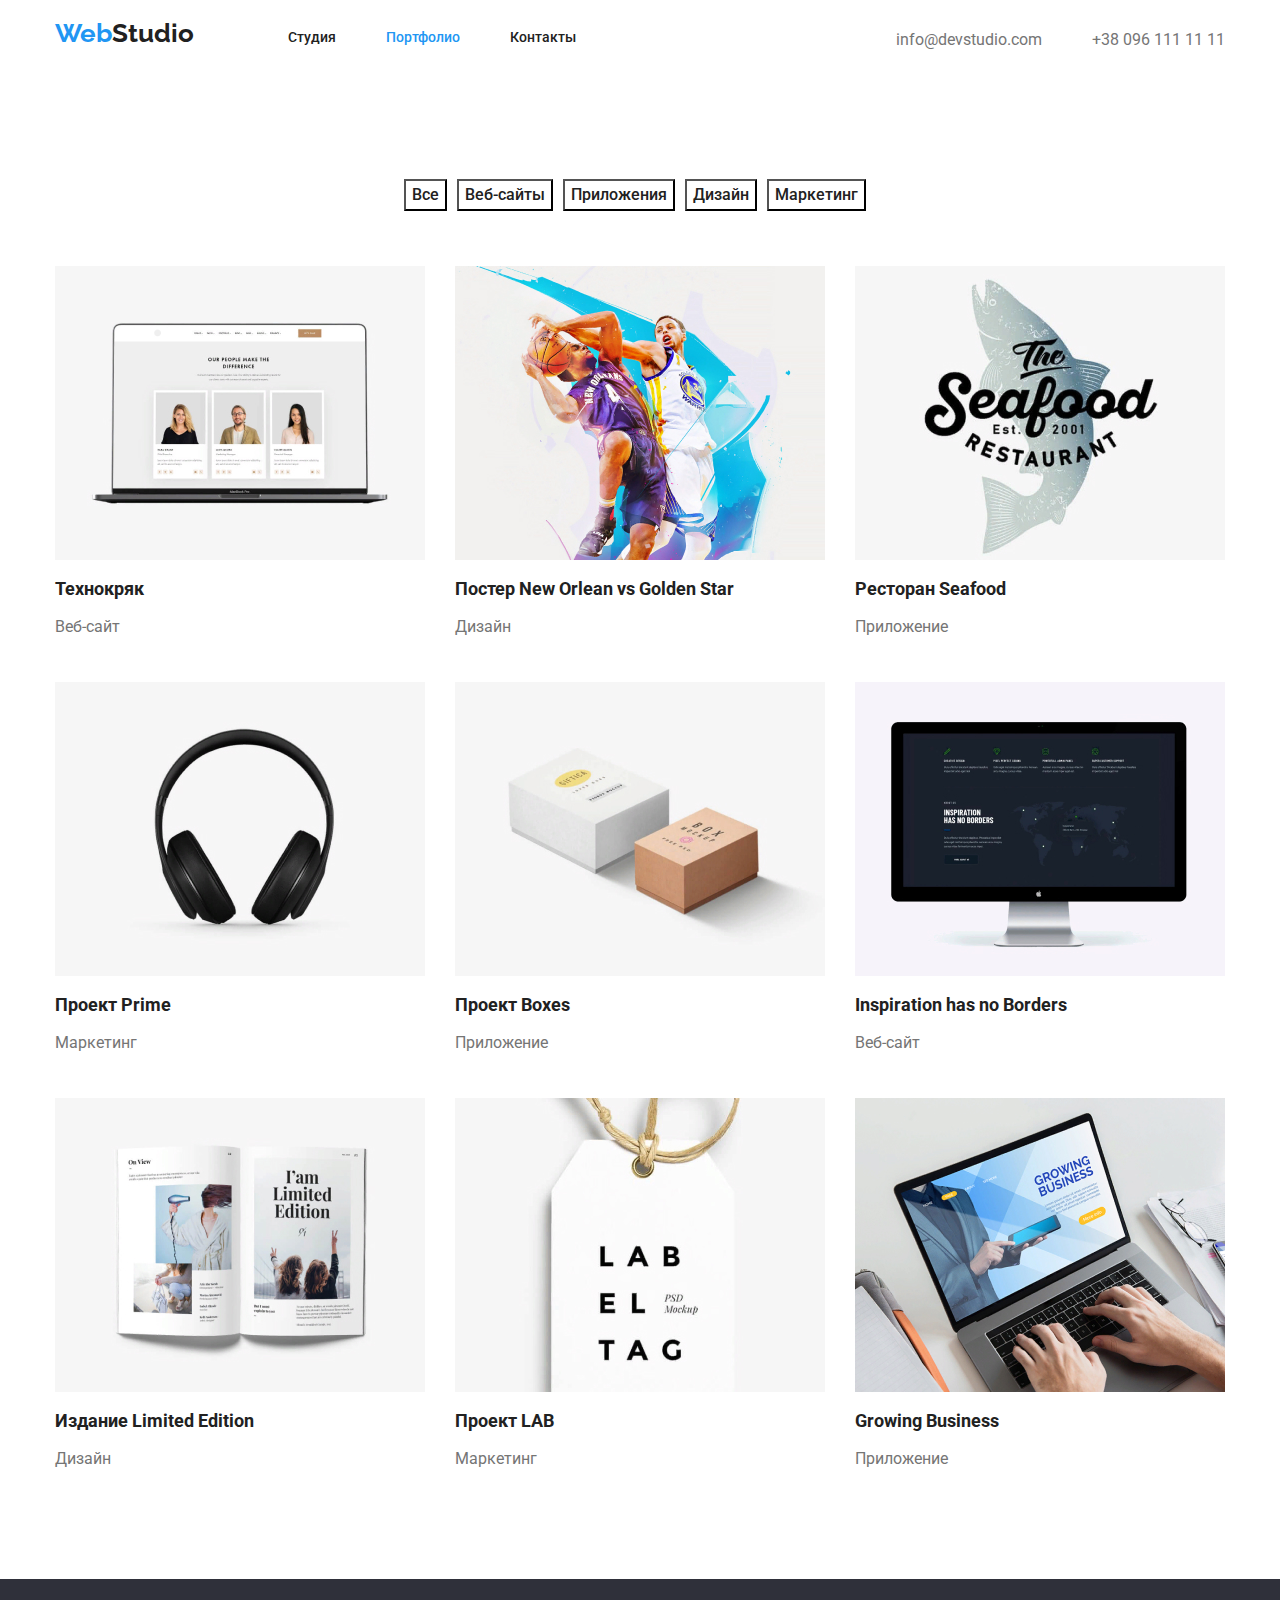
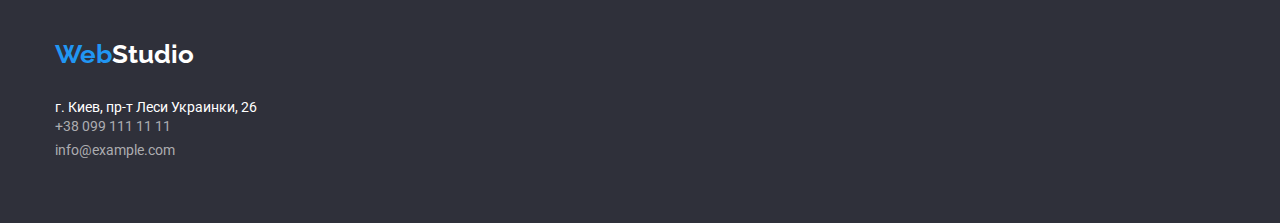
==== commit d6c3df15: "HW3" ====
--- a/portfolio.html
+++ b/portfolio.html
@@ -18,13 +18,13 @@
                 <a class="header-title" href="./index.html"><span class="header-title-color">Web</span><span class="header-title-color-b">Studio</span></a>
                 <ul class="menu header-list">
                     <li class="header-link"><a class="header-link-style " href="./index.html">Студия</a></li>
-                    <li class="header-link"><a class="header-link-style current" href="./portfolio.html">Портфолио</a></li>
+                    <li class="header-link"><a class="header-link-style current " href="./portfolio.html">Портфолио</a></li>
                     <li class="header-link"><a class="header-link-style " href="#">Контакты</a></li>
                 </ul>
             </nav>
             <ul class="header-link-contacts">
-                <li> <a class="header-link-style-contacts" href="mailto:info@devstudio.com"> info@devstudio.com</a></li>
-                <li> <a class="header-link-style-contacts" href="telto:+380961111111"> +38 096 111 11 11</a></li>
+                <li class="header-link-contacts-list"> <a class="header-link-style-contacts" href="mailto:info@devstudio.com"> info@devstudio.com</a></li>
+                <li class="header-link-contacts-list"> <a class="header-link-style-contacts" href="telto:+380961111111"> +38 096 111 11 11</a></li>
             </ul>
         </div>
     </header>
--- a/css/style.css
+++ b/css/style.css
@@ -150,14 +150,15 @@
 }
 
 .notions {
-    display: inline-flex;
-    margin-right: auto;
+    display: flex;
     padding: 0;
-}
-
-.notions-list {
+    flex-wrap: nowrap;
+}
+
+.notions>.notions-list {
     width: 270px;
     margin-right: 30px;
+    flex-basis: calc(100%/4);
 }
 
 .notions-list:last-child {
@@ -268,6 +269,10 @@
     margin: 0;
 }
 
+.section-list-work>.section-list {
+    flex-basis: calc(100% / 3);
+}
+
 .section-title-portf {
     font-family: var(--font-family-Rob);
     font-weight: var(--font-weight-bold);
@@ -283,6 +288,11 @@
 
 .section-list-team {
     display: flex;
+    flex-wrap: nowrap;
+}
+
+.section-list-team>.item {
+    flex-basis: calc(100% / 4);
 }
 
 .team-name {
@@ -370,11 +380,7 @@
     display: inline-flex;
     margin-bottom: 55px;
     margin-top: 100px;
-}
-
-.list-container {
-    justify-content: space-between;
-    display: -webkit-inline-box;
+    flex-wrap: nowrap;
 }
 
 .filters-btn-list {
@@ -397,13 +403,28 @@
     color: var(--color-white);
 }
 
+.list-container {
+    display: flex;
+    flex-wrap: wrap;
+    margin-right: -30px;
+}
+
+.list-container>.list-offers {
+    display: inline-block;
+    margin-right: 30px;
+    flex-basis: calc(100%/3 - 30px);
+}
+
+.list-offers {
+    margin-bottom: 30px;
+}
+
+.list-offers-section>.container {
+    margin-bottom: -30px;
+}
+
 .list-offers-section {
     margin-bottom: 95px;
-}
-
-.list-offers {
-    display: inline-block;
-    margin-right: 30px;
 }
 
 .list-offers:nth-child(3n+3) {
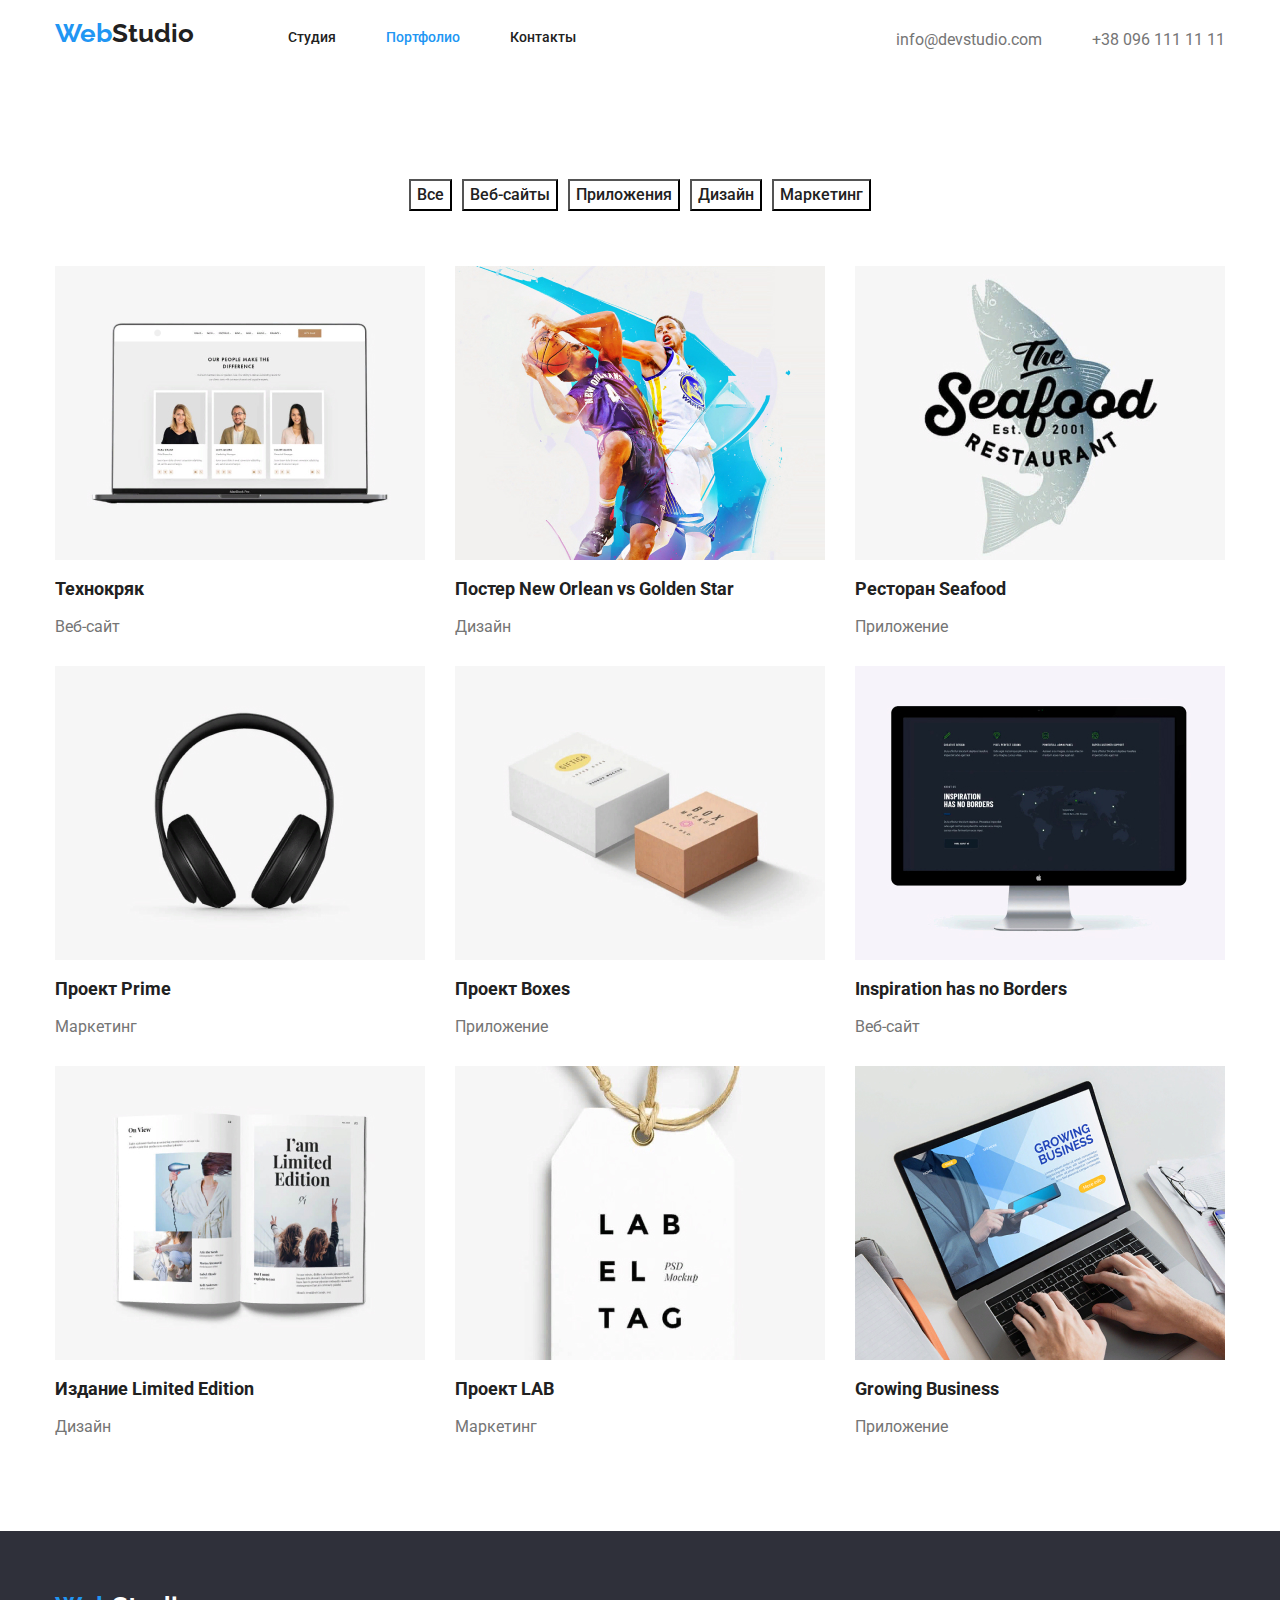
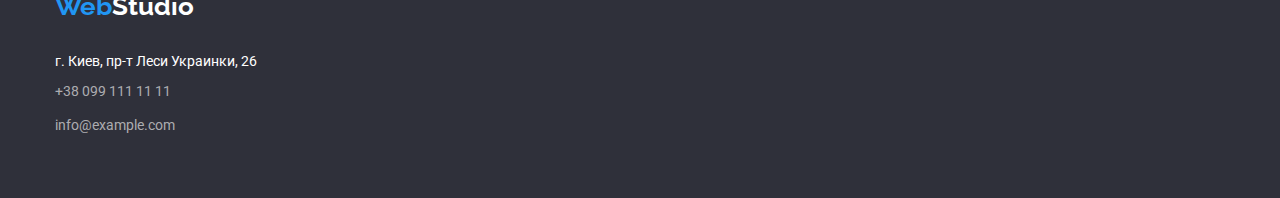
==== commit 9d83a568: "HW3" ====
--- a/portfolio.html
+++ b/portfolio.html
@@ -96,9 +96,9 @@
             <address class="footer-adress">
                     <a class="footer-title" href="./index.html"><span class="footer-title-color">Web</span><span class="footer-title-color-w">Studio</span></a>
                     <ul>
-                        <li><a  class="footer-li-map" href="https://goo.gl/maps/kzve8S5sdwJXSWWp6" target="_blank" rel="noopener noreferrer">г. Киев, пр-т Леси Украинки, 26</a></li>
-                        <li><a  class="footer-li"href="telto:+380961111111">+38 099 111 11 11</a></li>
-                        <li><a  class="footer-li" href="mailto:info@devstudio.com">info@example.com</a></li>
+                        <li class="footer-list"><a  class="footer-li-map" href="https://goo.gl/maps/kzve8S5sdwJXSWWp6" target="_blank" rel="noopener noreferrer">г. Киев, пр-т Леси Украинки, 26</a></li>
+                        <li class="footer-list"><a  class="footer-li"href="telto:+380961111111">+38 099 111 11 11</a></li>
+                        <li class="footer-list"><a  class="footer-li" href="mailto:info@devstudio.com">info@example.com</a></li>
                     </ul>
                 </address>
         </div>
--- a/css/style.css
+++ b/css/style.css
@@ -45,10 +45,10 @@
 
 h1,
 h2,
-h3,
 p {
     padding-top: 0;
     padding-bottom: 0;
+    margin: 0;
 }
 
 img {
@@ -225,7 +225,6 @@
 
 .about-us {
     background-color: #F5F4FA;
-    display: flex;
     margin-left: auto;
     margin-right: auto;
     padding-top: 95px;
@@ -238,6 +237,7 @@
     font-size: 36px;
     line-height: 1.16;
     text-align: center;
+    margin-bottom: 50px;
 }
 
 .section-list {
@@ -259,8 +259,7 @@
 }
 
 .item-team {
-    padding-top: 30px;
-    padding-bottom: 30px;
+    padding: 30px 32px;
 }
 
 .section-list-work {
@@ -326,7 +325,7 @@
     font-weight: var(--font-weight-bold);
     font-size: 26px;
     text-decoration: none;
-    display: flex;
+    display: block;
     margin-bottom: 30px;
 }
 
@@ -348,8 +347,6 @@
     font-size: 14px;
     color: var(--color-white);
     text-decoration: none;
-    display: flex;
-    margin-top: 20px;
 }
 
 .footer-li {
@@ -378,12 +375,12 @@
 
 .filters-list {
     display: inline-flex;
+    padding-top: 100px;
     margin-bottom: 55px;
-    margin-top: 100px;
     flex-wrap: nowrap;
 }
 
-.filters-btn-list {
+.filters-btn-list:not(:last-child) {
     margin-right: 10px;
 }
 
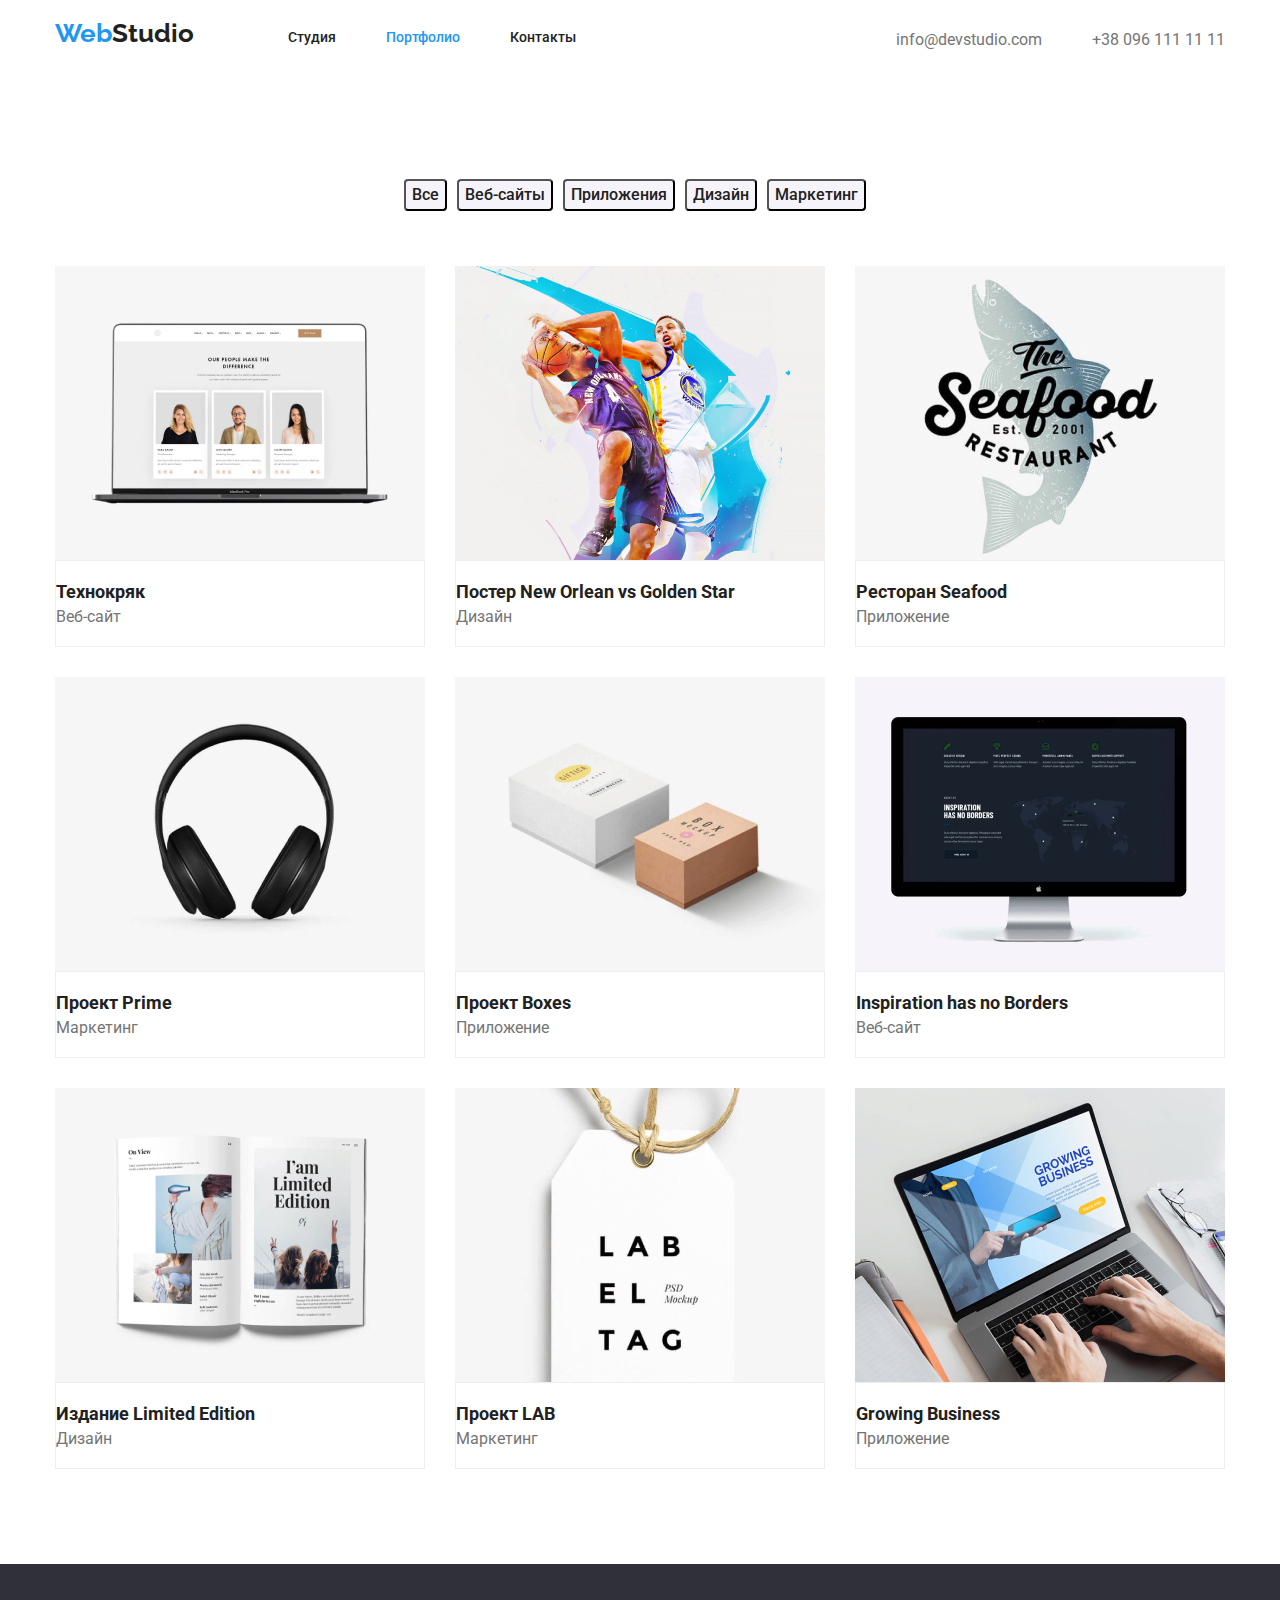
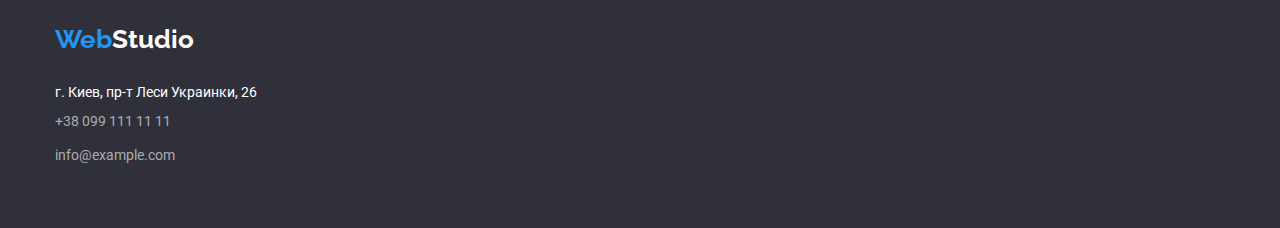
==== commit fbde1bbc: "HW3" ====
--- a/portfolio.html
+++ b/portfolio.html
@@ -18,17 +18,17 @@
                 <a class="header-title" href="./index.html"><span class="header-title-color">Web</span><span class="header-title-color-b">Studio</span></a>
                 <ul class="menu header-list">
                     <li class="header-link"><a class="header-link-style " href="./index.html">Студия</a></li>
-                    <li class="header-link"><a class="header-link-style current " href="./portfolio.html">Портфолио</a></li>
+                    <li class="header-link"><a class="header-link-style current" href="./portfolio.html">Портфолио</a></li>
                     <li class="header-link"><a class="header-link-style " href="#">Контакты</a></li>
                 </ul>
             </nav>
             <ul class="header-link-contacts">
-                <li class="header-link-contacts-list"> <a class="header-link-style-contacts" href="mailto:info@devstudio.com"> info@devstudio.com</a></li>
+                <li class="header-link-contacts-list"><a class="header-link-style-contacts" href="mailto:info@devstudio.com"> info@devstudio.com</a></li>
                 <li class="header-link-contacts-list"> <a class="header-link-style-contacts" href="telto:+380961111111"> +38 096 111 11 11</a></li>
             </ul>
         </div>
     </header>
-    <section>
+    <section class="filters-section">
         <div class="container">
             <div class="filters">
                 <ul class="filters-list">
@@ -39,58 +39,74 @@
                     <li class="filters-btn-list"><button class="filters-btn">Маркетинг</button></li>
                 </ul>
             </div>
-    </section>
-    <section class="list-offers-section">
-        <div class="container">
-            <ul class="list-container">
-                <li class="list-offers"><img src="./image/portfolio/img1.jpg" width="370" height="294" alt="Картинка 1">
-                    <h3 class="section-title-portf">Технокряк</h3>
-                    <p class="section-title-par">Веб-сайт</p>
-                </li>
-                <li class="list-offers"><img src="./image/portfolio/img2.jpg" width="370" height="294" alt="Картинка 1">
-                    <h3 class="section-title-portf">Постер New Orlean vs Golden Star</h3>
-                    <p class="section-title-par">Дизайн</p>
-                </li>
+            <div class="list-offers-section">
+                <ul class="list-container">
+                    <li class="list-offers"><img src="./image/portfolio/img1.jpg" width="370" height="294" alt="Картинка 1">
+                        <div class="list-offers-border">
+                            <h3 class="section-title-portf">Технокряк</h3>
+                            <p class="section-title-par">Веб-сайт</p>
+                        </div>
+                    </li>
+                    <li class="list-offers"><img src="./image/portfolio/img2.jpg" width="370" height="294" alt="Картинка 1">
+                        <div class="list-offers-border">
+                            <h3 class="section-title-portf">Постер New Orlean vs Golden Star</h3>
+                            <p class="section-title-par">Дизайн</p>
+                    </li>
 
-                <li class="list-offers"><img src="./image/portfolio/img3.jpg" width="370" height="294" alt="Картинка 1">
-                    <h3 class="section-title-portf">Ресторан Seafood</h3>
-                    <p class="section-title-par">Приложение</p>
-                </li>
+                    <li class="list-offers"><img src="./image/portfolio/img3.jpg" width="370" height="294" alt="Картинка 1">
+                        <div class="list-offers-border">
+                            <h3 class="section-title-portf">Ресторан Seafood</h3>
+                            <p class="section-title-par">Приложение</p>
+                        </div>
+                    </li>
 
-                <li class="list-offers"><img src="./image/portfolio/img4.jpg" width="370" height="294" alt="Картинка 1">
-                    <h3 class="section-title-portf">Проект Prime</h3>
-                    <p class="section-title-par">Маркетинг</p>
-                </li>
+                    <li class="list-offers"><img src="./image/portfolio/img4.jpg" width="370" height="294" alt="Картинка 1">
+                        <div class="list-offers-border">
+                            <h3 class="section-title-portf">Проект Prime</h3>
+                            <p class="section-title-par">Маркетинг</p>
+                        </div>
+                    </li>
 
-                <li class="list-offers"><img src="./image/portfolio/img5.jpg" width="370" height="294" alt="Картинка 1">
-                    <h3 class="section-title-portf">Проект Boxes</h3>
-                    <p class="section-title-par">Приложение</p>
-                </li>
+                    <li class="list-offers"><img src="./image/portfolio/img5.jpg" width="370" height="294" alt="Картинка 1">
+                        <div class="list-offers-border">
+                            <h3 class="section-title-portf">Проект Boxes</h3>
+                            <p class="section-title-par">Приложение</p>
+                        </div>
+                    </li>
 
-                <li class="list-offers"><img src="./image/portfolio/img6.jpg" width="370" height="294" alt="Картинка 1">
-                    <h3 class="section-title-portf">Inspiration has no Borders</h3>
-                    <p class="section-title-par">Веб-сайт</p>
-                </li>
+                    <li class="list-offers"><img src="./image/portfolio/img6.jpg" width="370" height="294" alt="Картинка 1">
+                        <div class="list-offers-border">
+                            <h3 class="section-title-portf">Inspiration has no Borders</h3>
+                            <p class="section-title-par">Веб-сайт</p>
+                        </div>
+                    </li>
 
-                <li class="list-offers"><img src="./image/portfolio/img7.jpg" width="370" height="294" alt="Картинка 1">
-                    <h3 class="section-title-portf">Издание Limited Edition</h3>
-                    <p class="section-title-par">Дизайн</p>
-                </li>
+                    <li class="list-offers"><img src="./image/portfolio/img7.jpg" width="370" height="294" alt="Картинка 1">
+                        <div class="list-offers-border">
+                            <h3 class="section-title-portf">Издание Limited Edition</h3>
+                            <p class="section-title-par">Дизайн</p>
+                        </div>
+                    </li>
 
-                <li class="list-offers"><img src="./image/portfolio/img8.jpg" width="370" height="294" alt="Картинка 1">
-                    <h3 class="section-title-portf">Проект LAB</h3>
-                    <p class="section-title-par">Маркетинг</p>
-                </li>
+                    <li class="list-offers"><img src="./image/portfolio/img8.jpg" width="370" height="294" alt="Картинка 1">
+                        <div class="list-offers-border">
+                            <h3 class="section-title-portf">Проект LAB</h3>
+                            <p class="section-title-par">Маркетинг</p>
+                        </div>
+                    </li>
 
 
-                <li class="list-offers"><img src="./image/portfolio/img9.jpg" width="370" height="294" alt="Картинка 1">
-                    <h3 class="section-title-portf">Growing Business</h3>
-                    <p class="section-title-par">Приложение</p>
-                </li>
-            </ul>
+                    <li class="list-offers"><img src="./image/portfolio/img9.jpg" width="370" height="294" alt="Картинка 1">
+                        <div class="list-offers-border">
+                            <h3 class="section-title-portf">Growing Business</h3>
+                            <p class="section-title-par">Приложение</p>
+                        </div>
+                    </li>
+                </ul>
+                </div>
+            </div>
         </div>
     </section>
-    </div>
     <footer class="footer">
         <div class="container">
             <address class="footer-adress">
--- a/css/style.css
+++ b/css/style.css
@@ -45,6 +45,7 @@
 
 h1,
 h2,
+h3,
 p {
     padding-top: 0;
     padding-bottom: 0;
@@ -150,15 +151,14 @@
 }
 
 .notions {
-    display: flex;
+    display: inline-flex;
+    margin-right: auto;
     padding: 0;
-    flex-wrap: nowrap;
-}
-
-.notions>.notions-list {
+}
+
+.notions-list {
     width: 270px;
     margin-right: 30px;
-    flex-basis: calc(100%/4);
 }
 
 .notions-list:last-child {
@@ -169,6 +169,7 @@
     padding-top: 200px;
     padding-bottom: 200px;
     background-color: #2F303A;
+    background-image: url(../image/1/bgcmain.jpg);
 }
 
 .main-title {
@@ -225,6 +226,7 @@
 
 .about-us {
     background-color: #F5F4FA;
+    display: flex;
     margin-left: auto;
     margin-right: auto;
     padding-top: 95px;
@@ -237,7 +239,6 @@
     font-size: 36px;
     line-height: 1.16;
     text-align: center;
-    margin-bottom: 50px;
 }
 
 .section-list {
@@ -260,6 +261,7 @@
 
 .item-team {
     padding: 30px 32px;
+    text-align: center;
 }
 
 .section-list-work {
@@ -268,14 +270,12 @@
     margin: 0;
 }
 
-.section-list-work>.section-list {
-    flex-basis: calc(100% / 3);
-}
-
 .section-title-portf {
     font-family: var(--font-family-Rob);
     font-weight: var(--font-weight-bold);
     font-size: 18px;
+    margin-top: 20px;
+    margin-bottom: 5px;
 }
 
 .section-title-par {
@@ -283,15 +283,11 @@
     font-weight: var(--font-weight-regular);
     font-size: 16px;
     color: #757575;
+    margin-bottom: 20px;
 }
 
 .section-list-team {
     display: flex;
-    flex-wrap: nowrap;
-}
-
-.section-list-team>.item {
-    flex-basis: calc(100% / 4);
 }
 
 .team-name {
@@ -300,6 +296,7 @@
     font-size: 16px;
     line-height: 1.18;
     color: #212121;
+    margin-bottom: 10px;
 }
 
 .team-special {
@@ -325,7 +322,7 @@
     font-weight: var(--font-weight-bold);
     font-size: 26px;
     text-decoration: none;
-    display: block;
+    display: flex;
     margin-bottom: 30px;
 }
 
@@ -347,6 +344,8 @@
     font-size: 14px;
     color: var(--color-white);
     text-decoration: none;
+    display: flex;
+    margin-top: 20px;
 }
 
 .footer-li {
@@ -367,6 +366,11 @@
     color: var(--color-sea)
 }
 
+.filters-section {
+    padding-top: 100px;
+    padding-bottom: 95px;
+}
+
 .filters {
     display: flex;
     align-items: center;
@@ -375,12 +379,15 @@
 
 .filters-list {
     display: inline-flex;
-    padding-top: 100px;
     margin-bottom: 55px;
-    flex-wrap: nowrap;
-}
-
-.filters-btn-list:not(:last-child) {
+}
+
+.list-container {
+    justify-content: space-between;
+    display: -webkit-inline-box;
+}
+
+.filters-btn-list {
     margin-right: 10px;
 }
 
@@ -393,35 +400,30 @@
     color: var(--color-black);
     cursor: pointer;
     display: inline-flex;
+    border-radius: 4px;
+    background-color: #F5F4FA;
 }
 
 .filters-btn:hover {
     background: var(--color-sea);
     color: var(--color-white);
-}
-
-.list-container {
-    display: flex;
-    flex-wrap: wrap;
-    margin-right: -30px;
-}
-
-.list-container>.list-offers {
+    box-shadow: 0px 3px 1px rgba(0, 0, 0, 0.1), 0px 1px 2px rgba(0, 0, 0, 0.08), 0px 2px 2px rgba(0, 0, 0, 0.12);
+}
+
+.list-offers-section {}
+
+.list-offers {
     display: inline-block;
     margin-right: 30px;
-    flex-basis: calc(100%/3 - 30px);
-}
-
-.list-offers {
     margin-bottom: 30px;
 }
 
-.list-offers-section>.container {
-    margin-bottom: -30px;
-}
-
-.list-offers-section {
-    margin-bottom: 95px;
+.list-offers-border {
+    border: 1px solid #EEEEEE;
+}
+
+.list-offers:nth-child(n+7) {
+    margin-bottom: 0;
 }
 
 .list-offers:nth-child(3n+3) {
